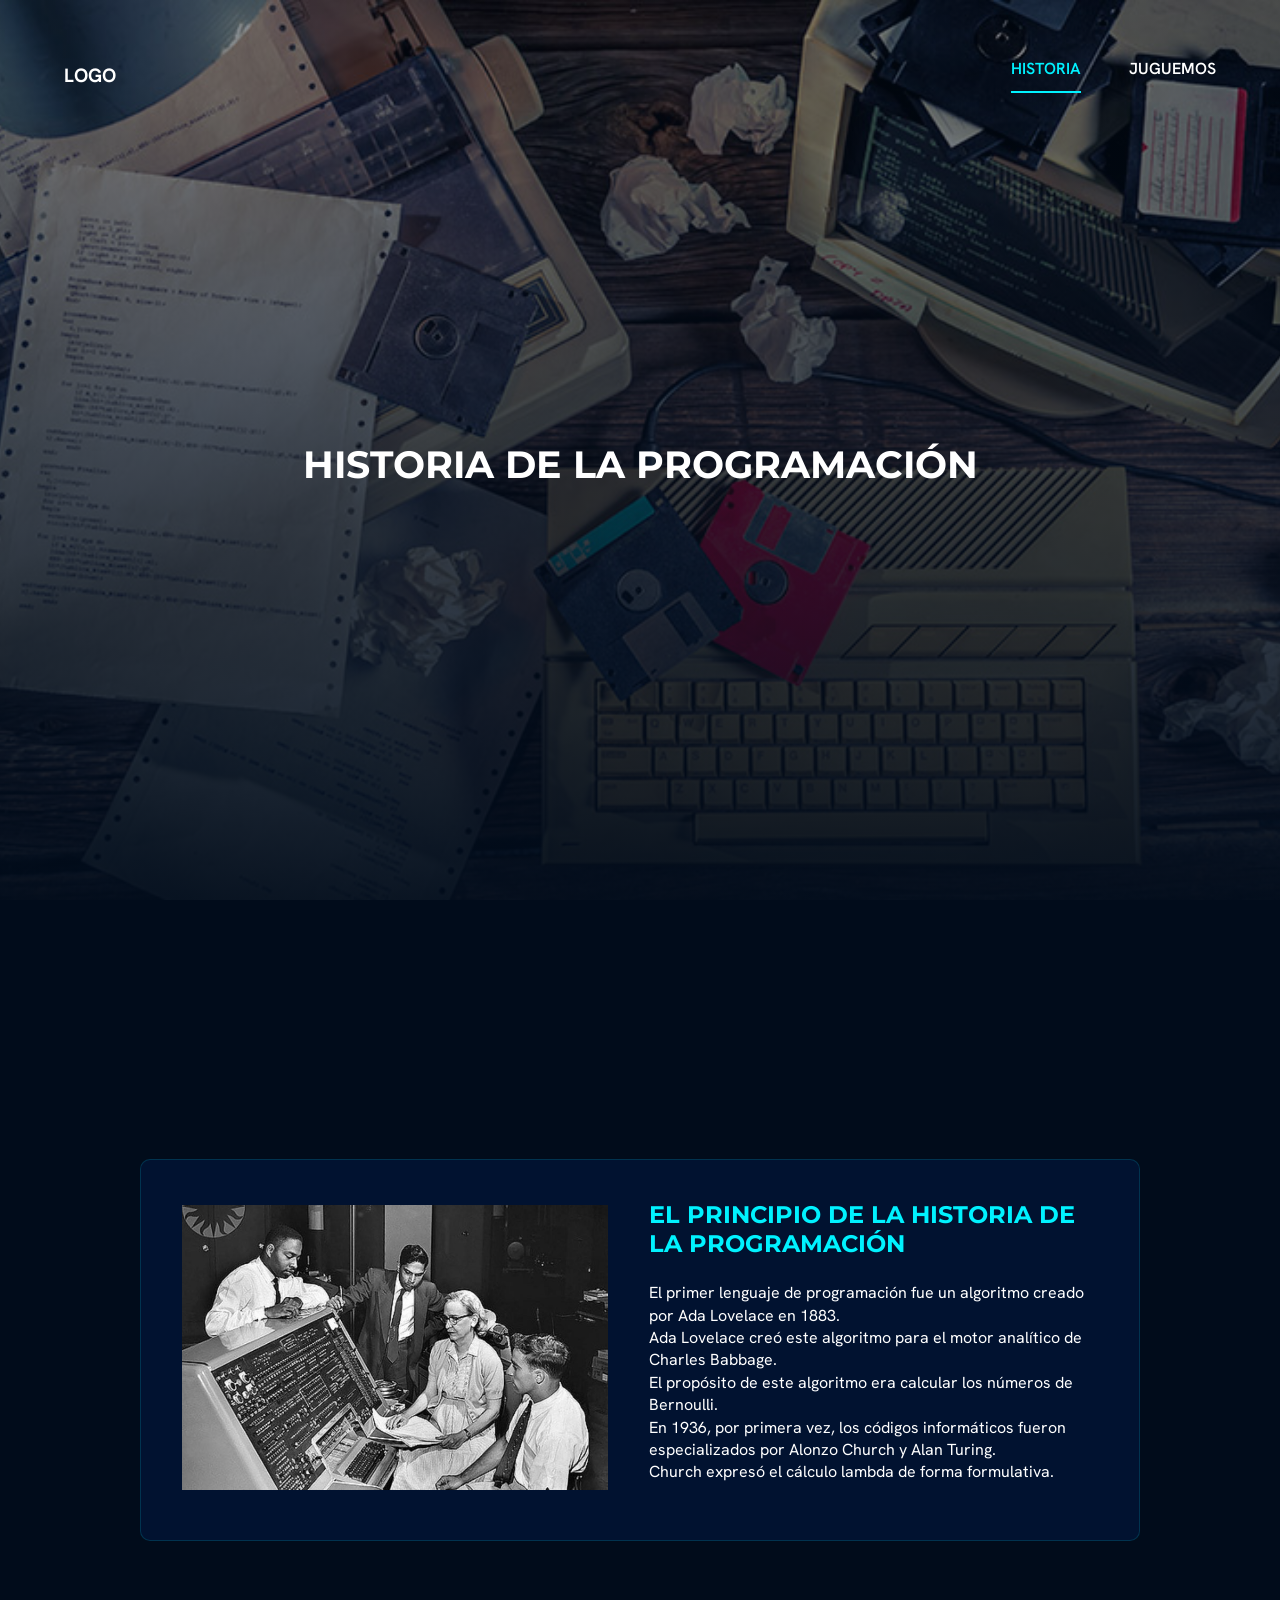
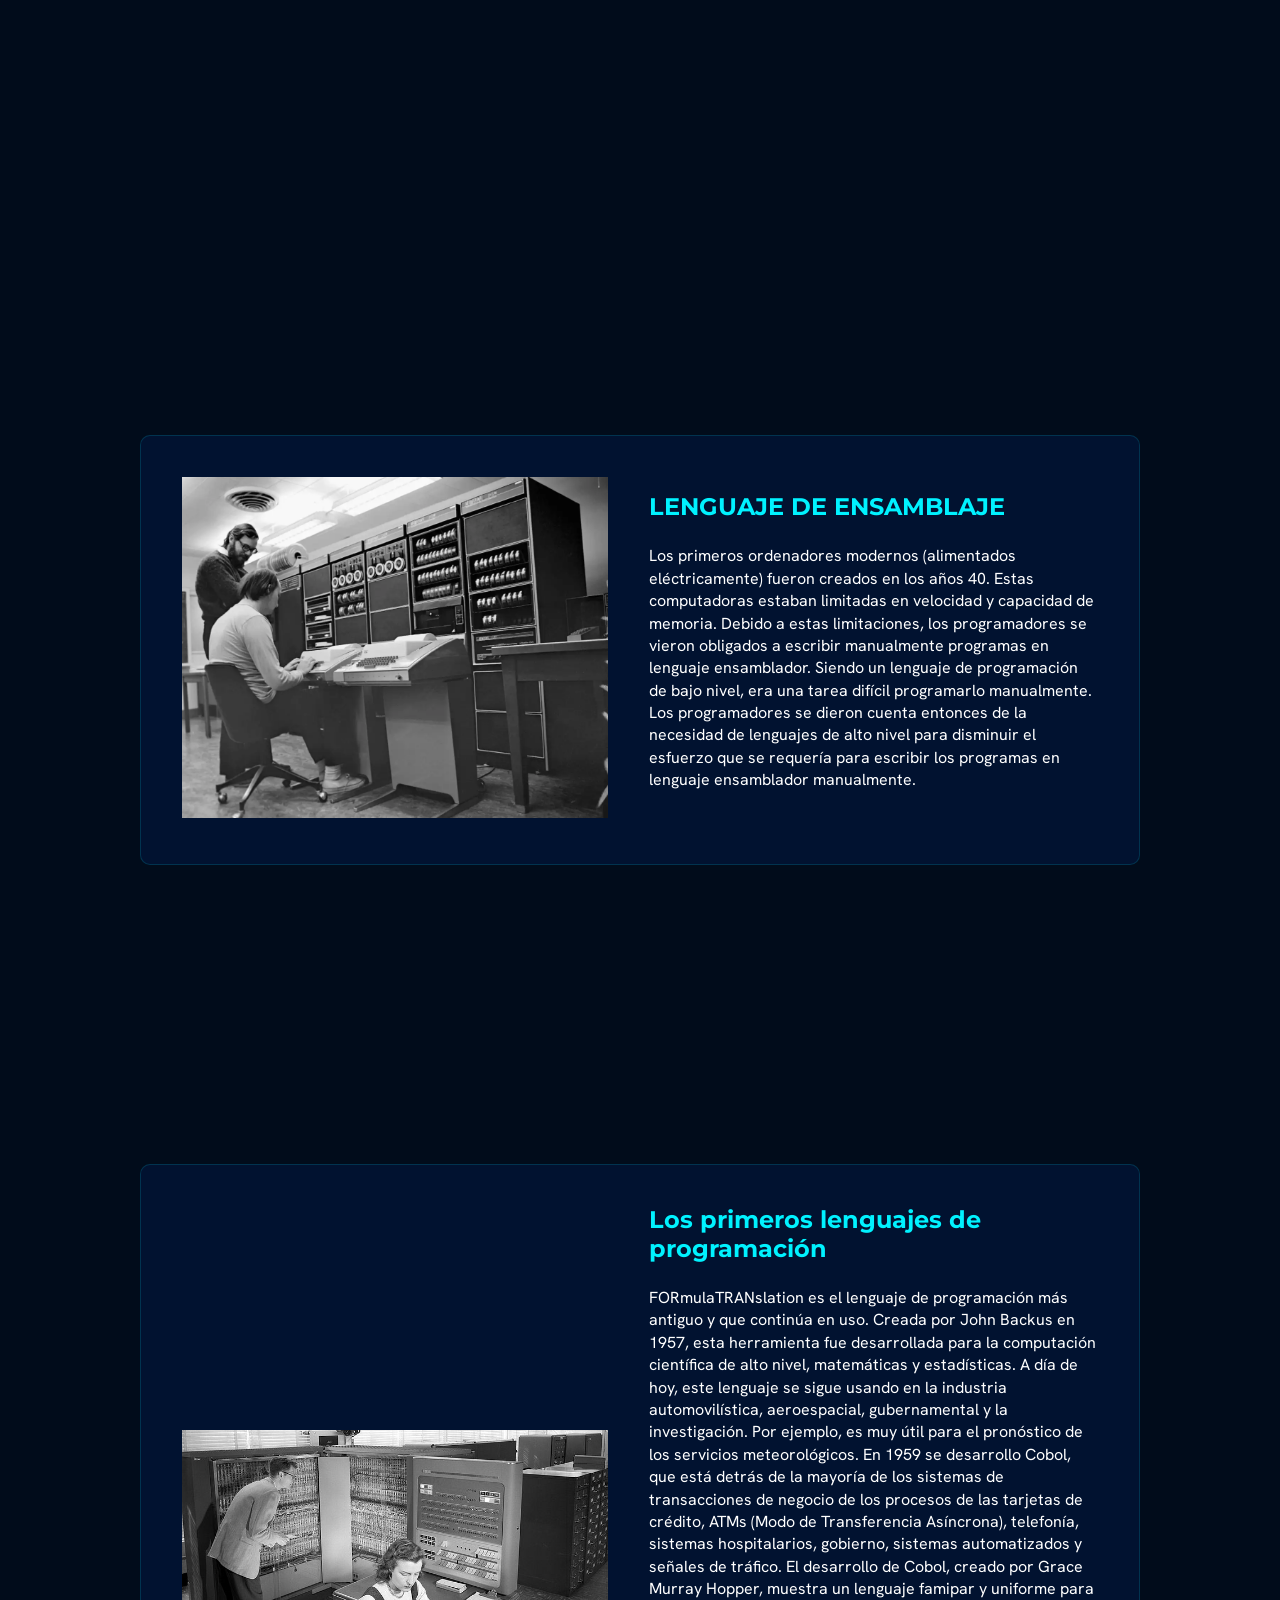
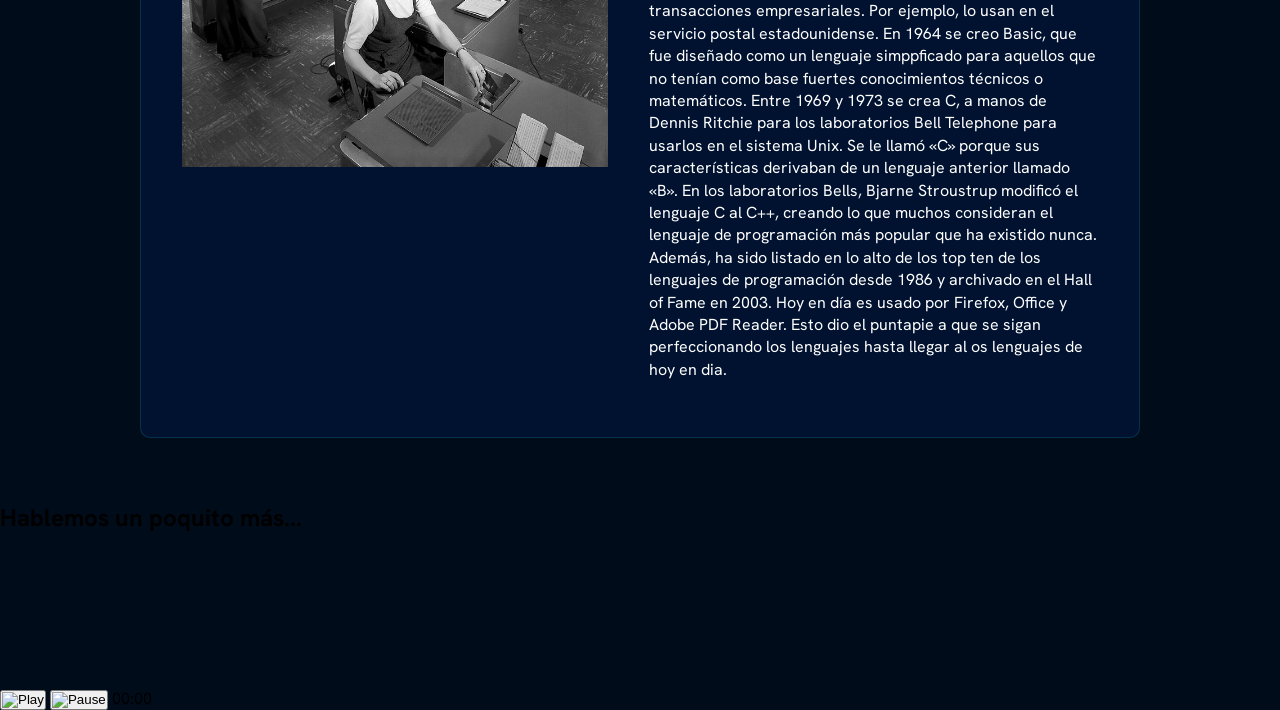
==== historia.html @ 4ccf6888 "Estructuracion de historia.html, creando las secciones correspondientes para la organizacion de la p" ====
<!DOCTYPE html>
<html lang="es">

<head>
    <meta charset="UTF-8">
    <meta name="viewport" content="width=device-width, initial-scale=1.0">

    <!-- Google Fonts -->
    <link rel="preconnect" href="https://fonts.googleapis.com">
    <link rel="preconnect" href="https://fonts.gstatic.com" crossorigin>

    <link href="https://fonts.googleapis.com/css2?family=Montserrat:wght@400;600;700&display=swap" rel="stylesheet">
    <link href="https://fonts.googleapis.com/css2?family=Hanken+Grotesk:wght@400;500;700&display=swap" rel="stylesheet">

    <!-- CSS -->
    <link rel="stylesheet" href="style.css">

    <title>Trabajo Final</title>
    <link rel="icon" href="assets/icons/icon-code.png">

</head>

<body>

    <header class="navbar">

        <div class="logo">
            LOGO
        </div>

        <nav class="nav">
            <a href="#" class="active">HISTORIA</a>
            <a href="#">JUGUEMOS</a>
        </nav>

    </header>

    <section class="hero" id="hero-historia">

        <h1>
            HISTORIA DE LA PROGRAMACIÓN
        </h1>

    </section>

    <section class="informativa" id="introduccion-historia">

        <div class="panel-informativo">

            <div class="info-imagen">

                <img src="assets/imagenes/1-800x534.jpg" alt="El principio de la historia de la programación">

            </div>

            <div class="info-texto">

                <h2>EL PRINCIPIO DE LA HISTORIA DE LA PROGRAMACIÓN</h2>

                <p>El primer lenguaje de programación fue un algoritmo creado por Ada Lovelace en 1883.<br>

                    Ada Lovelace creó este algoritmo para el motor analítico de Charles Babbage. <br>

                    El propósito de este algoritmo era calcular los números de Bernoulli. <br>

                    En 1936, por primera vez, los códigos informáticos fueron especializados por Alonzo Church y Alan
                    Turing. <br>

                    Church expresó el cálculo lambda de forma formulativa.</p>

            </div>

        </div>

    </section>

    <section class="informativa" id="ensamblaje">

        <div class="panel-informativo">

            <div class="info-imagen">

                <img src="assets/imagenes/nerdpol-ken-den.webp" alt="Lenguaje de Ensamblaje">

            </div>

            <div class="info-texto">

                <h2>LENGUAJE DE ENSAMBLAJE</h2>

                <p>Los primeros ordenadores modernos (alimentados eléctricamente) fueron creados en los años 40. Estas
                    computadoras estaban limitadas en velocidad y capacidad de memoria.
                    Debido a estas limitaciones, los programadores se vieron obligados a escribir manualmente programas
                    en lenguaje ensamblador. Siendo un lenguaje de programación de bajo nivel, era una tarea difícil
                    programarlo manualmente. Los programadores se dieron cuenta entonces de la necesidad de lenguajes de
                    alto nivel para disminuir el esfuerzo que se requería para escribir los programas en lenguaje
                    ensamblador manualmente.</p>

            </div>

        </div>

    </section>

    <section class="informativa" id="primeros-lenguajes">

        <div class="panel-informativo">

            <div class="info-imagen">

                <img src="assets/imagenes/img-historia.jpg" alt="Los primeros lenguajes de programación">

            </div>

            <div class="info-texto">

                <h2>Los primeros lenguajes de programación</h2>

                <p>FORmulaTRANslation es el lenguaje de programación más antiguo y que continúa en uso. Creada por John
                    Backus en 1957, esta herramienta fue desarrollada para la computación científica de alto nivel,
                    matemáticas y estadísticas.
                    A día de hoy, este lenguaje se sigue usando en la industria automovilística, aeroespacial,
                    gubernamental y la investigación. Por ejemplo, es muy útil para el pronóstico de los servicios
                    meteorológicos.

                    En 1959 se desarrollo Cobol, que está detrás de la mayoría de los sistemas de transacciones de
                    negocio de los procesos de las tarjetas de crédito, ATMs (Modo de Transferencia Asíncrona),
                    telefonía, sistemas hospitalarios, gobierno, sistemas automatizados y señales de tráfico.
                    El desarrollo de Cobol, creado por Grace Murray Hopper, muestra un lenguaje famipar y uniforme para
                    transacciones empresariales. Por ejemplo, lo usan en el servicio postal estadounidense.

                    En 1964 se creo Basic, que fue diseñado como un lenguaje simppficado para aquellos que no tenían
                    como base fuertes conocimientos técnicos o matemáticos.

                    Entre 1969 y 1973 se crea C, a manos de Dennis Ritchie para los laboratorios Bell Telephone para
                    usarlos en el sistema Unix. Se le llamó «C» porque sus características derivaban de un lenguaje
                    anterior llamado «B».

                    En los laboratorios Bells, Bjarne Stroustrup modificó el lenguaje C al C++, creando lo que muchos
                    consideran el lenguaje de programación más popular que ha existido nunca. Además, ha sido listado en
                    lo alto de los top ten de los lenguajes de programación desde 1986 y archivado en el Hall of Fame en
                    2003. Hoy en día es usado por Firefox, Office y Adobe PDF Reader.
                    Esto dio el puntapie a que se sigan perfeccionando los lenguajes hasta llegar al os lenguajes de hoy
                    en dia.</p>

            </div>

        </div>

    </section>

    <section class="video-section" id="video-historia">

        <h2 class="video-titulo">
            Hablemos un poquito más...
        </h2>

        <div class="video-container">

            <video id="videoHistoria" poster="assets/imagenes/portada-video.jpg">

                <source src="assets/videos/historia-computacion.mp4" type="video/mp4">

                Tu navegador no soporta videos.

            </video>

            <div class="video-controls">

                <button id="btnPlay">
                    <img src="assets/icons/play.png" alt="Play">
                </button>

                <button id="btnPause">
                    <img src="assets/icons/pause.png" alt="Pause">
                </button>

                <span id="videoTime">00:00</span>

            </div>

        </div>

    </section>

    <script src="script.js"></script>

</body>

</html>
---- style.css ----
/* =====================================
   VARIABLES GLOBALES
===================================== */

:root {

    /* Colores */

    --primary: #ffffff;
    --secondary: #b9c7e4;

    --accent: #00f2ff;

    --background: #010c1b;
    --surface: #011230;

    --border-glow: rgba(0, 242, 255, 0.15);
    --shadow-glow: rgba(0, 242, 255, 0.4);

    --surface: #011230;
    --surface-light: #0e1f3d;

    /* Tipografía */

    --font-title: 'Montserrat', sans-serif;
    --font-body: 'Hanken Grotesk', sans-serif;
}


/* =====================================
   RESET
===================================== */

* {
    margin: 0;
    padding: 0;
    box-sizing: border-box;
}


/* =====================================
   BODY
===================================== */

body {

    background-color: var(--background);

    font-family: var(--font-body);
}

.hero h1,
.info-texto h2 {

    font-family: var(--font-title);
}

.info-texto p {

    font-family: var(--font-body);

    color: var(--primary);

    line-height: 1.7;

    font-size: 1rem;
}


/* =====================================
   NAVBAR
===================================== */

.navbar {

    position: fixed;

    top: 0;
    left: 0;

    width: 100%;
    height: 150px;

    display: flex;
    justify-content: space-between;
    align-items: center;

    padding: 0 4rem;

    background: transparent;

    z-index: 1000;

    transition: all .3s ease;
}

.navbar.scrolled {

    background: var(--surface);

    border-bottom: 1px solid var(--accent);

    backdrop-filter: blur(10px);
}


/* LOGO */

.logo {

    color: var(--primary);

    font-size: 1.2rem;

    font-weight: 700;
}


/* MENU */

.nav {

    display: flex;

    gap: 3rem;
}

.nav a {

    color: var(--primary);

    text-decoration: none;

    font-weight: 600;

    padding-bottom: .75rem;

    transition: .3s ease;
}

.nav a:hover {

    color: var(--accent);
}

.nav a.active {

    color: var(--accent);

    border-bottom: 2px solid var(--accent);
}


/* =====================================
   HERO
===================================== */

.hero {

    min-height: 100vh;

    display: flex;
    justify-content: center;
    align-items: center;

    text-align: center;

    padding-top: 90px;

    background-image:
        linear-gradient(
            to top,
            rgba(1, 12, 27, 0.95),
            rgba(1, 12, 27, 0.75),
            rgba(1, 12, 27, 0.45)
        ),
        url("assets/imagenes/historia-programacion.jpg");

    background-size: cover;
    background-position: center;
    background-repeat: no-repeat;
}


/* TITULO HERO */

.hero h1 {

    color: var(--primary);

    font-size: clamp(1rem, 3vw, 3rem);

    font-weight: 700;

    line-height: 1.1;

    text-transform: uppercase;

    transform: translateY(-30px);
}


/* =====================================
   SECCION INFORMATIVA
===================================== */

.informativa {

    min-height: 100vh;

    display: flex;
    justify-content: center;
    align-items: center;

    padding: 4rem;

    background: var(--background);
}


/* TARJETA */

.panel-informativo {

    max-width: 1000px;

    width: 100%;

    display: flex;
    align-items: center;
    justify-content: space-between;

    gap: 2.5rem;

    padding: 2.5rem;

    background: var(--surface);

    border: 1px solid var(--border-glow);

    border-radius: 10px;

    transition: all .3s ease;
}


/* IMAGEN */

.info-imagen img {

    width: 100%;

    max-width: 500px;

    border: 1px solid transparent;

    transition: all .3s ease;
}


/* TEXTO */

.info-texto {

    max-width: 450px;
}

.info-texto h2 {

    color: var(--accent);

    font-size: 1.5rem;

    font-weight: 700;

    margin-bottom: 1.5rem;
}

.info-texto p {

    color: var(--primary);

    line-height: 1.4;

    margin-bottom: 1rem;
}


/* HOVER */

.panel-informativo:hover {

    border-color: var(--accent);

    box-shadow: 0 0 20px var(--border-glow);
}

.panel-informativo:hover .info-imagen img {

    border-color: var(--accent);

    box-shadow: 0 0 15px var(--shadow-glow);
}
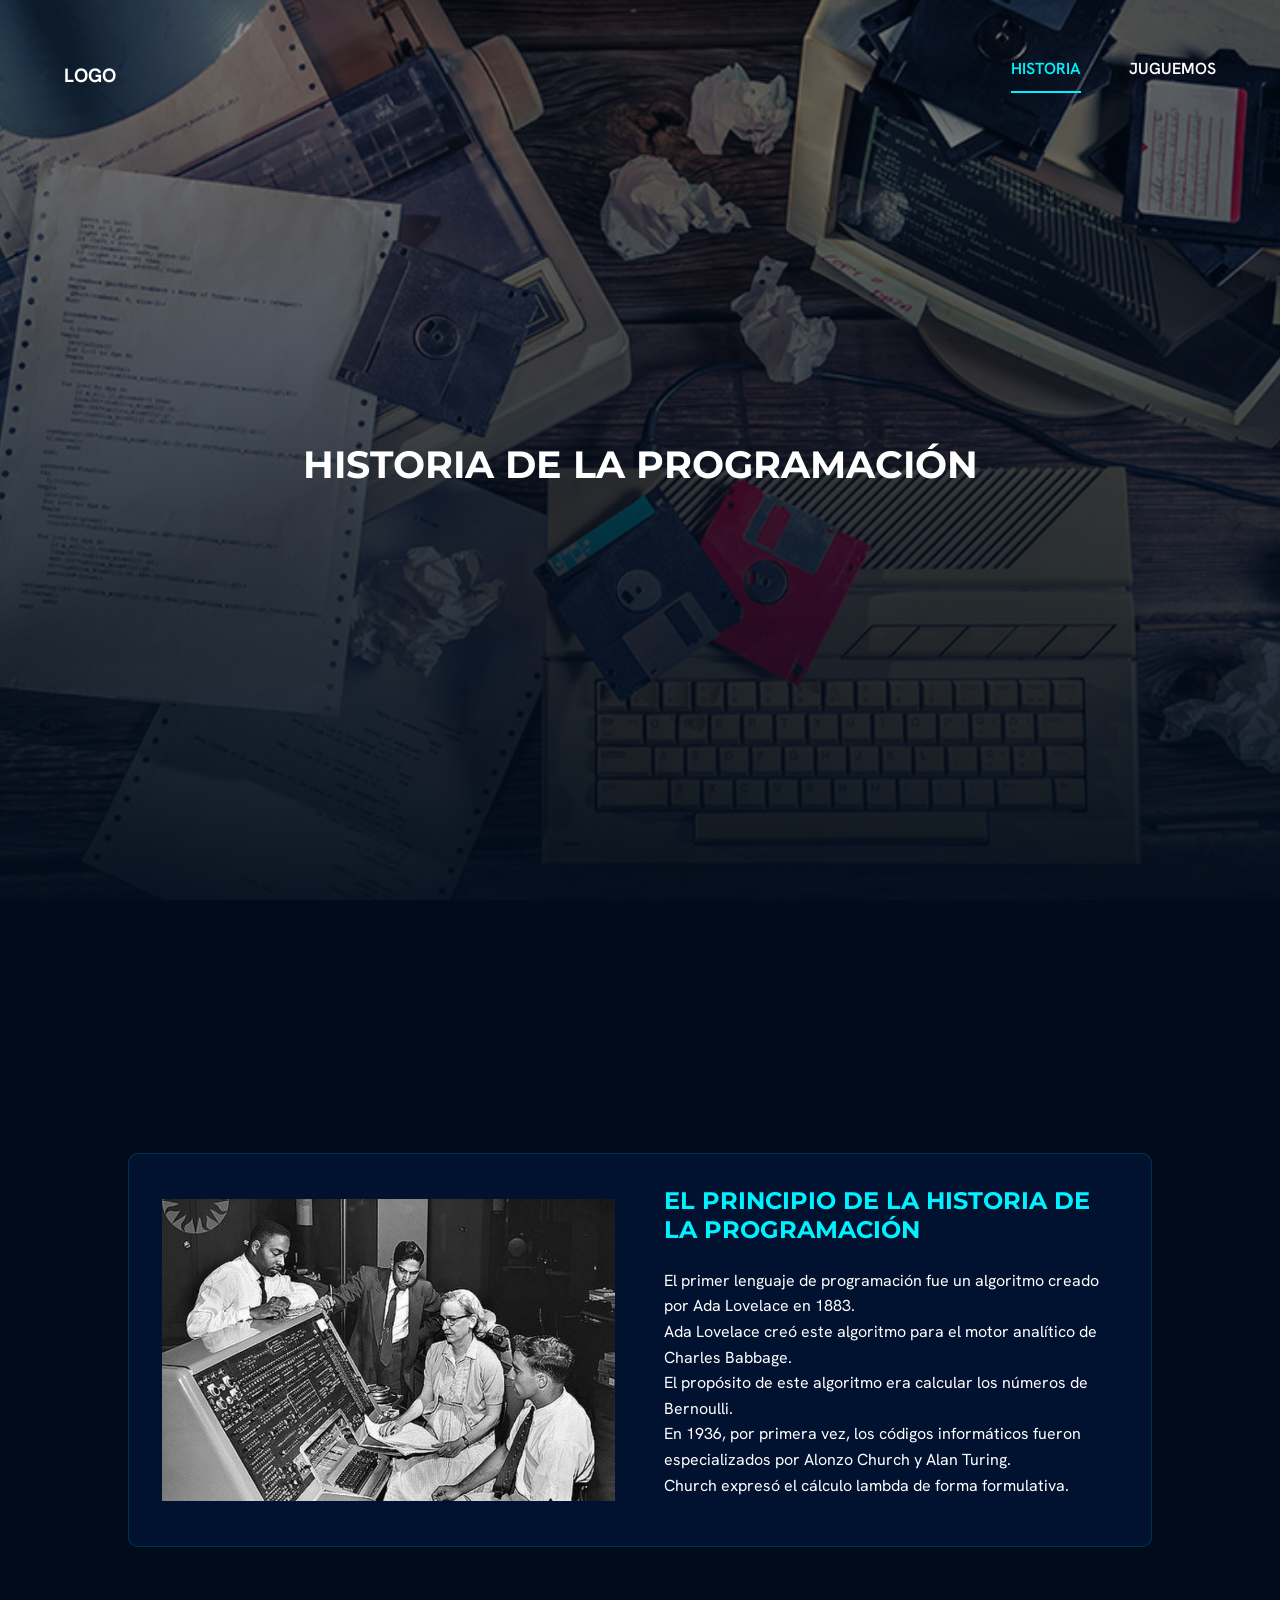
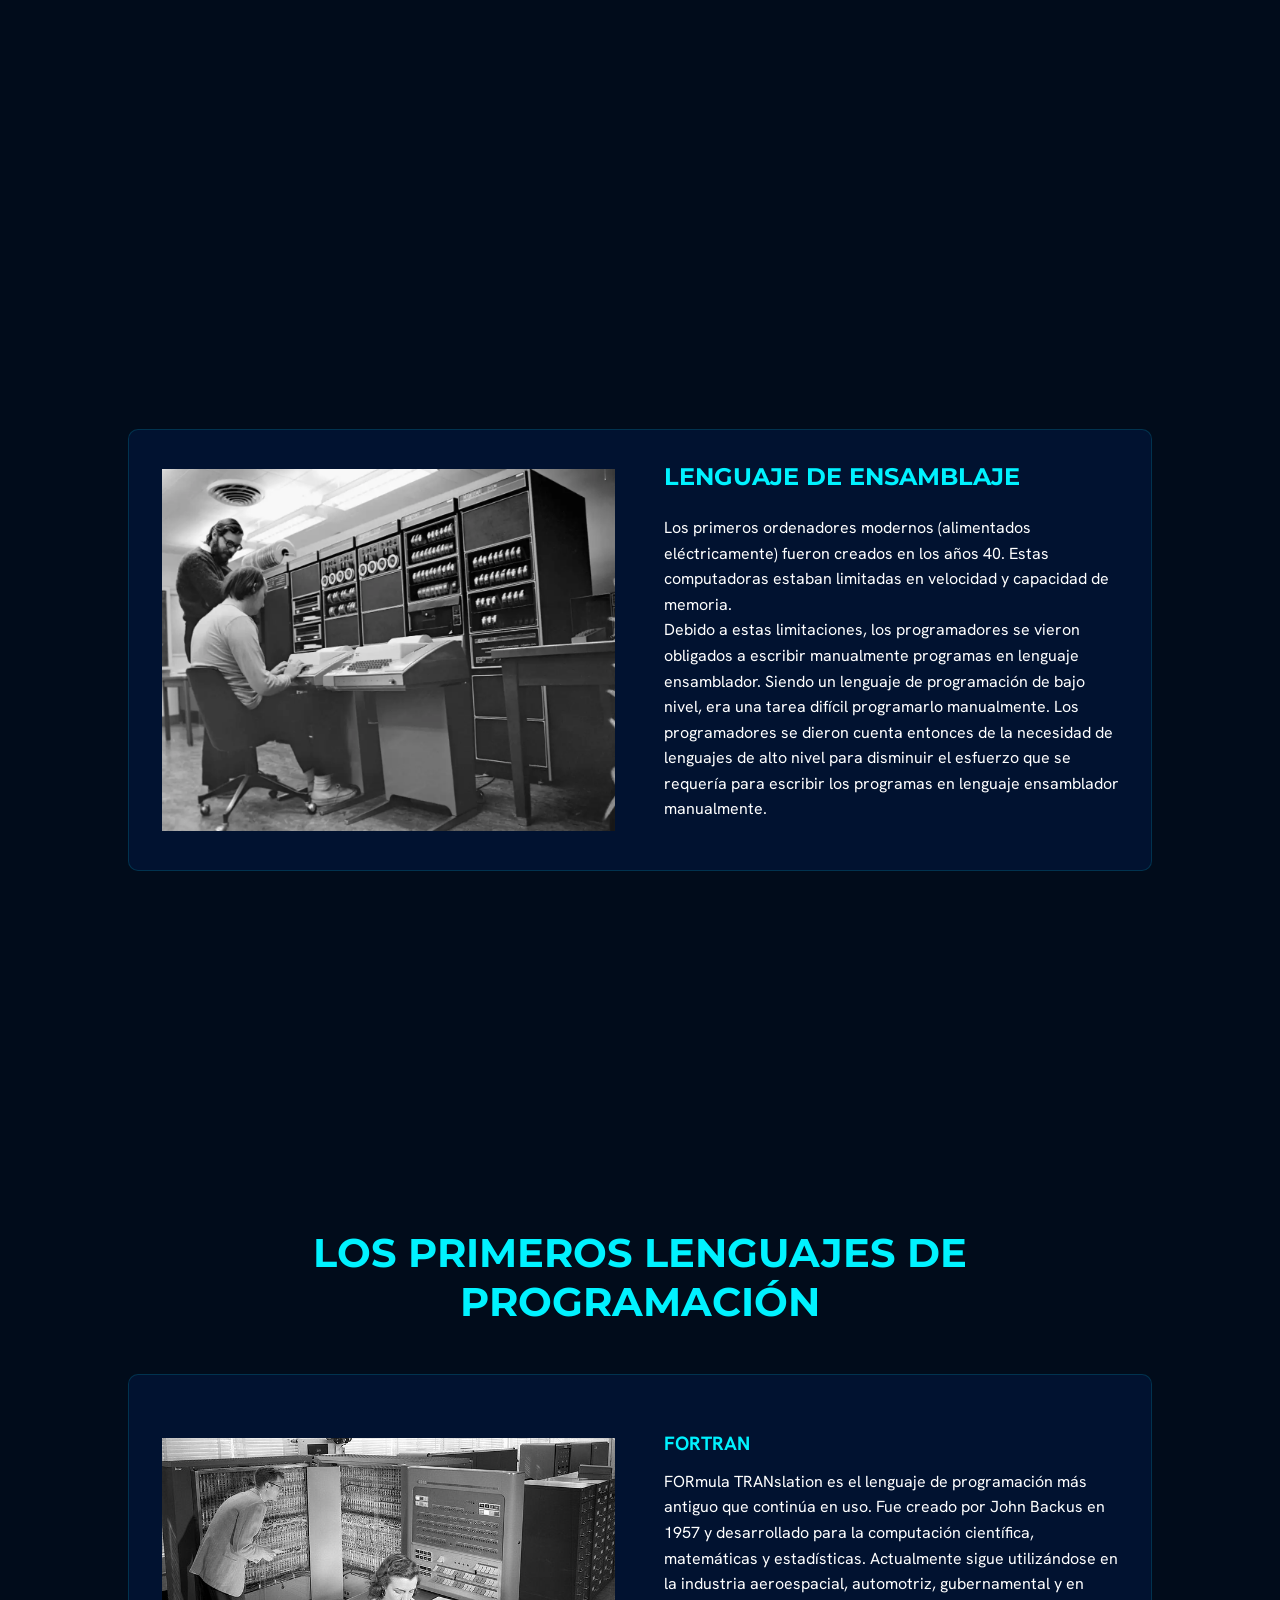
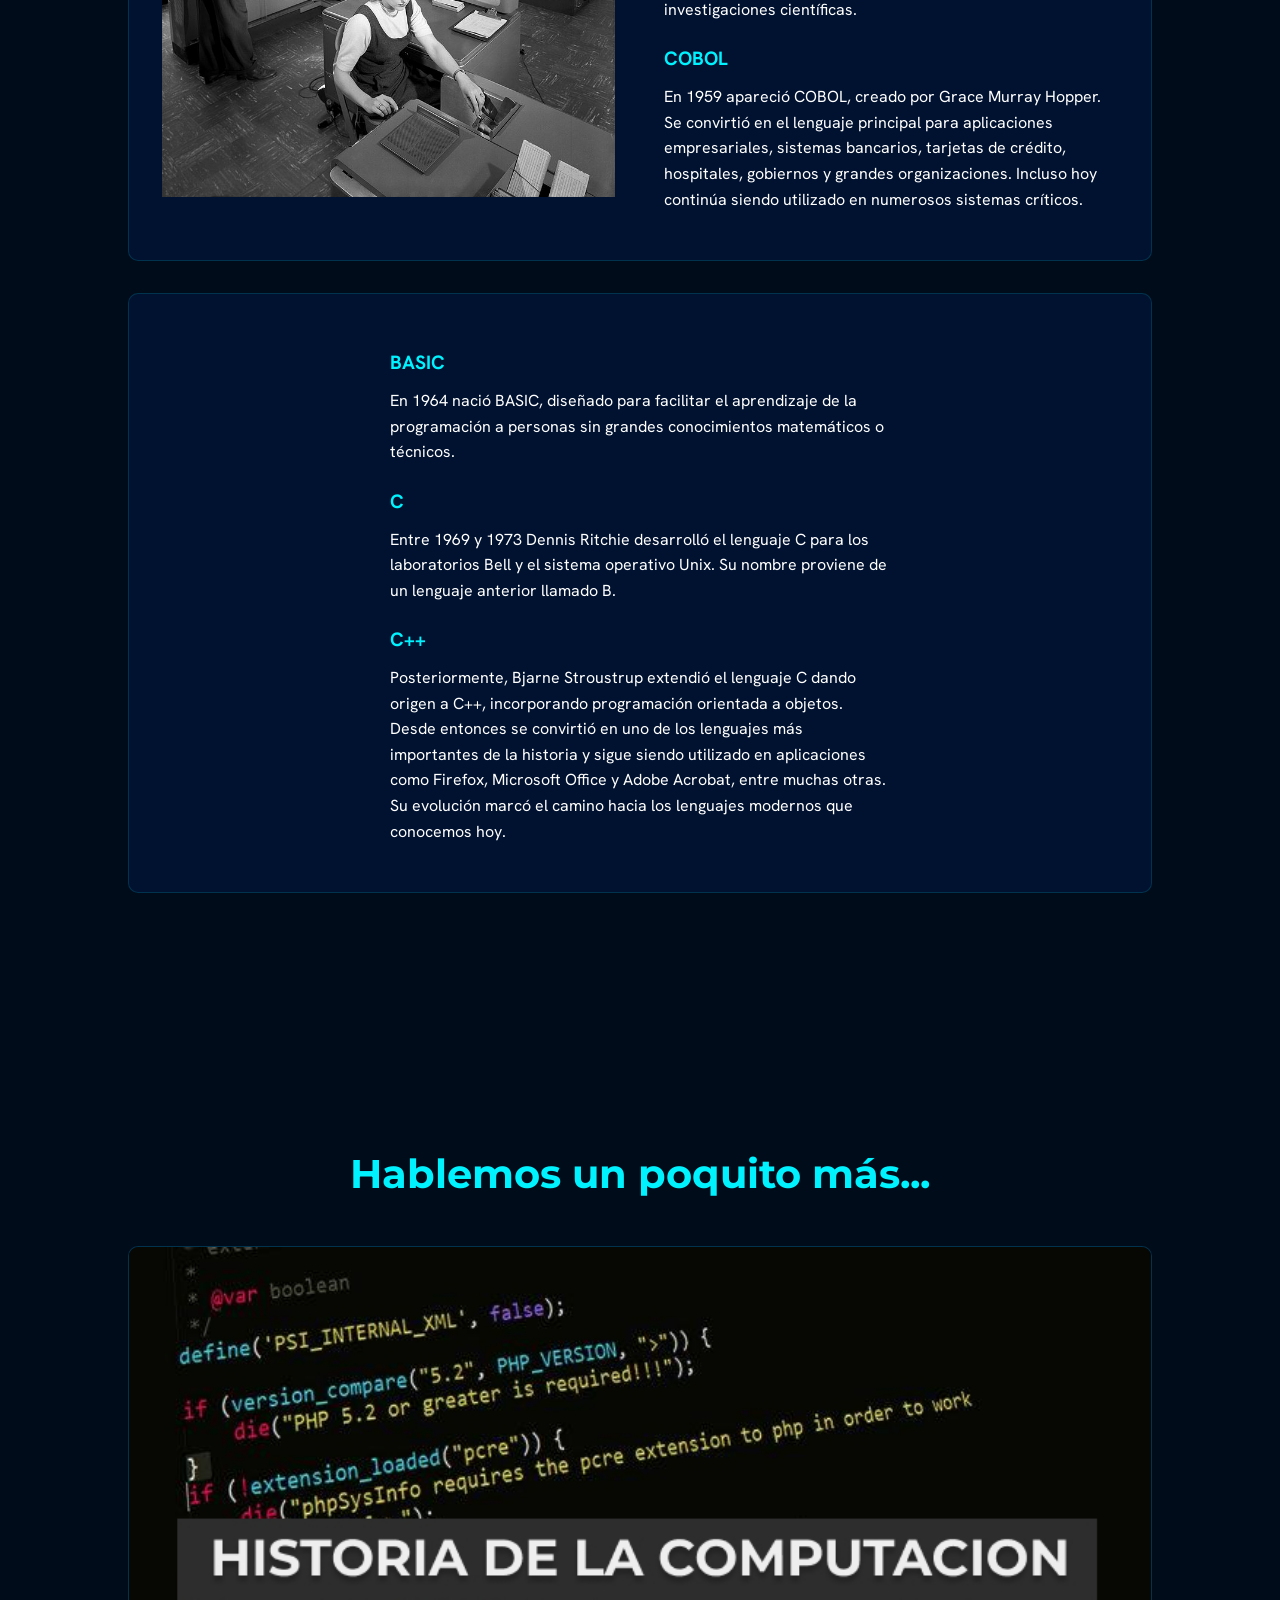
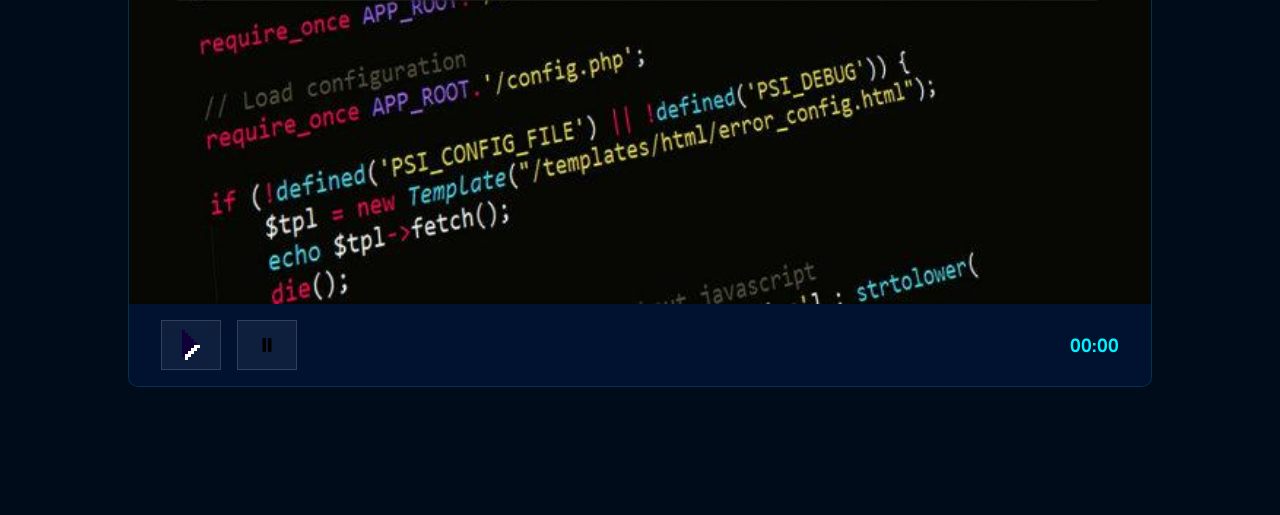
==== commit 021ab34f: "Agregamos seccion del video y pulimos detalles en las otras secciones como el hover, texto, etc" ====
--- a/historia.html
+++ b/historia.html
@@ -47,13 +47,13 @@
 
         <div class="panel-informativo">
 
-            <div class="info-imagen">
+            <div class="imagen-historia">
 
                 <img src="assets/imagenes/1-800x534.jpg" alt="El principio de la historia de la programación">
 
             </div>
 
-            <div class="info-texto">
+            <div class="texto-historia">
 
                 <h2>EL PRINCIPIO DE LA HISTORIA DE LA PROGRAMACIÓN</h2>
 
@@ -76,20 +76,20 @@
 
     <section class="informativa" id="ensamblaje">
 
-        <div class="panel-informativo">
-
-            <div class="info-imagen">
+        <div class="panel-informativo reveal" id="panel-ensamblaje">
+
+            <div class="imagen-ensamblaje">
 
                 <img src="assets/imagenes/nerdpol-ken-den.webp" alt="Lenguaje de Ensamblaje">
 
             </div>
 
-            <div class="info-texto">
+            <div class="texto-ensamblaje">
 
                 <h2>LENGUAJE DE ENSAMBLAJE</h2>
 
                 <p>Los primeros ordenadores modernos (alimentados eléctricamente) fueron creados en los años 40. Estas
-                    computadoras estaban limitadas en velocidad y capacidad de memoria.
+                    computadoras estaban limitadas en velocidad y capacidad de memoria. <BR>
                     Debido a estas limitaciones, los programadores se vieron obligados a escribir manualmente programas
                     en lenguaje ensamblador. Siendo un lenguaje de programación de bajo nivel, era una tarea difícil
                     programarlo manualmente. Los programadores se dieron cuenta entonces de la necesidad de lenguajes de
@@ -104,44 +104,85 @@
 
     <section class="informativa" id="primeros-lenguajes">
 
-        <div class="panel-informativo">
-
-            <div class="info-imagen">
-
-                <img src="assets/imagenes/img-historia.jpg" alt="Los primeros lenguajes de programación">
-
-            </div>
-
-            <div class="info-texto">
-
-                <h2>Los primeros lenguajes de programación</h2>
-
-                <p>FORmulaTRANslation es el lenguaje de programación más antiguo y que continúa en uso. Creada por John
-                    Backus en 1957, esta herramienta fue desarrollada para la computación científica de alto nivel,
-                    matemáticas y estadísticas.
-                    A día de hoy, este lenguaje se sigue usando en la industria automovilística, aeroespacial,
-                    gubernamental y la investigación. Por ejemplo, es muy útil para el pronóstico de los servicios
-                    meteorológicos.
-
-                    En 1959 se desarrollo Cobol, que está detrás de la mayoría de los sistemas de transacciones de
-                    negocio de los procesos de las tarjetas de crédito, ATMs (Modo de Transferencia Asíncrona),
-                    telefonía, sistemas hospitalarios, gobierno, sistemas automatizados y señales de tráfico.
-                    El desarrollo de Cobol, creado por Grace Murray Hopper, muestra un lenguaje famipar y uniforme para
-                    transacciones empresariales. Por ejemplo, lo usan en el servicio postal estadounidense.
-
-                    En 1964 se creo Basic, que fue diseñado como un lenguaje simppficado para aquellos que no tenían
-                    como base fuertes conocimientos técnicos o matemáticos.
-
-                    Entre 1969 y 1973 se crea C, a manos de Dennis Ritchie para los laboratorios Bell Telephone para
-                    usarlos en el sistema Unix. Se le llamó «C» porque sus características derivaban de un lenguaje
-                    anterior llamado «B».
-
-                    En los laboratorios Bells, Bjarne Stroustrup modificó el lenguaje C al C++, creando lo que muchos
-                    consideran el lenguaje de programación más popular que ha existido nunca. Además, ha sido listado en
-                    lo alto de los top ten de los lenguajes de programación desde 1986 y archivado en el Hall of Fame en
-                    2003. Hoy en día es usado por Firefox, Office y Adobe PDF Reader.
-                    Esto dio el puntapie a que se sigan perfeccionando los lenguajes hasta llegar al os lenguajes de hoy
-                    en dia.</p>
+        <div class="contenedor-lenguajes">
+
+            <h2 class="titulo-lenguajes">
+                LOS PRIMEROS LENGUAJES DE PROGRAMACIÓN
+            </h2>
+
+            <!-- TARJETA 1 -->
+
+            <div class="panel-informativo">
+
+                <div class="imagen-lenguajes">
+
+                    <img src="assets/imagenes/img-historia.jpg" alt="Los primeros lenguajes de programación">
+
+                </div>
+
+                <div class="texto-lenguajes">
+
+                    <h3>FORTRAN</h3>
+
+                    <p>
+                        FORmula TRANslation es el lenguaje de programación más antiguo que continúa en uso.
+                        Fue creado por John Backus en 1957 y desarrollado para la computación científica,
+                        matemáticas y estadísticas.
+
+                        Actualmente sigue utilizándose en la industria aeroespacial, automotriz,
+                        gubernamental y en investigaciones científicas.
+                    </p>
+
+                    <h3>COBOL</h3>
+
+                    <p>
+                        En 1959 apareció COBOL, creado por Grace Murray Hopper.
+                        Se convirtió en el lenguaje principal para aplicaciones empresariales,
+                        sistemas bancarios, tarjetas de crédito, hospitales,
+                        gobiernos y grandes organizaciones.
+
+                        Incluso hoy continúa siendo utilizado en numerosos sistemas críticos.
+                    </p>
+
+                </div>
+
+            </div>
+
+            <!-- TARJETA 2 -->
+
+            <div class="panel-informativo">
+
+                <div class="texto-lenguajes">
+
+                    <h3>BASIC</h3>
+
+                    <p>
+                        En 1964 nació BASIC, diseñado para facilitar el aprendizaje de la programación
+                        a personas sin grandes conocimientos matemáticos o técnicos.
+                    </p>
+
+                    <h3>C</h3>
+
+                    <p>
+                        Entre 1969 y 1973 Dennis Ritchie desarrolló el lenguaje C para los laboratorios
+                        Bell y el sistema operativo Unix.
+                        Su nombre proviene de un lenguaje anterior llamado B.
+                    </p>
+
+                    <h3>C++</h3>
+
+                    <p>
+                        Posteriormente, Bjarne Stroustrup extendió el lenguaje C dando origen a C++,
+                        incorporando programación orientada a objetos.
+
+                        Desde entonces se convirtió en uno de los lenguajes más importantes de la
+                        historia y sigue siendo utilizado en aplicaciones como Firefox,
+                        Microsoft Office y Adobe Acrobat, entre muchas otras.
+
+                        Su evolución marcó el camino hacia los lenguajes modernos que conocemos hoy.
+                    </p>
+
+                </div>
 
             </div>
 
@@ -157,9 +198,9 @@
 
         <div class="video-container">
 
-            <video id="videoHistoria" poster="assets/imagenes/portada-video.jpg">
-
-                <source src="assets/videos/historia-computacion.mp4" type="video/mp4">
+            <video id="videoHistoria" poster="assets/imagenes/img-video.jpg">
+
+                <source src="assets/video/historia-Comp.mp4" type="video/mp4">
 
                 Tu navegador no soporta videos.
 
@@ -168,11 +209,11 @@
             <div class="video-controls">
 
                 <button id="btnPlay">
-                    <img src="assets/icons/play.png" alt="Play">
+                    <img src="assets/imagenes/play.svg" alt="Play">
                 </button>
 
                 <button id="btnPause">
-                    <img src="assets/icons/pause.png" alt="Pause">
+                    <img src="assets/imagenes/pausa.svg" alt="Pause">
                 </button>
 
                 <span id="videoTime">00:00</span>
--- a/style.css
+++ b/style.css
@@ -4,26 +4,25 @@
 
 :root {
 
-    /* Colores */
+    /* COLORES */
+
+    --background: #010c1b;
+    --surface: #011230;
+    --surface-light: #0e1f3d;
 
     --primary: #ffffff;
     --secondary: #b9c7e4;
 
     --accent: #00f2ff;
 
-    --background: #010c1b;
-    --surface: #011230;
-
-    --border-glow: rgba(0, 242, 255, 0.15);
-    --shadow-glow: rgba(0, 242, 255, 0.4);
-
-    --surface: #011230;
-    --surface-light: #0e1f3d;
-
-    /* Tipografía */
+    --border-glow: rgba(0, 242, 255, .15);
+    --shadow-glow: rgba(0, 242, 255, .40);
+
+    /* TIPOGRAFÍA */
 
     --font-title: 'Montserrat', sans-serif;
     --font-body: 'Hanken Grotesk', sans-serif;
+
 }
 
 
@@ -31,39 +30,54 @@
    RESET
 ===================================== */
 
-* {
-    margin: 0;
-    padding: 0;
-    box-sizing: border-box;
-}
-
-
-/* =====================================
-   BODY
-===================================== */
-
-body {
-
-    background-color: var(--background);
-
-    font-family: var(--font-body);
-}
-
-.hero h1,
-.info-texto h2 {
-
-    font-family: var(--font-title);
-}
-
-.info-texto p {
-
-    font-family: var(--font-body);
-
-    color: var(--primary);
-
-    line-height: 1.7;
-
-    font-size: 1rem;
+*{
+
+    margin:0;
+    padding:0;
+
+    box-sizing:border-box;
+
+}
+
+html{
+
+    scroll-behavior:smooth;
+
+}
+
+body{
+
+    background:var(--background);
+
+    font-family:var(--font-body);
+
+    overflow-x:hidden;
+
+}
+
+
+/* =====================================
+   TIPOGRAFÍAS
+===================================== */
+
+.hero h1{
+
+    font-family:var(--font-title);
+
+}
+
+.texto-historia h2,
+.texto-ensamblaje h2{
+
+    font-family:var(--font-title);
+
+}
+
+.texto-historia p,
+.texto-ensamblaje p{
+
+    font-family:var(--font-body);
+
 }
 
 
@@ -71,83 +85,92 @@
    NAVBAR
 ===================================== */
 
-.navbar {
-
-    position: fixed;
-
-    top: 0;
-    left: 0;
-
-    width: 100%;
-    height: 150px;
-
-    display: flex;
-    justify-content: space-between;
-    align-items: center;
-
-    padding: 0 4rem;
-
-    background: transparent;
-
-    z-index: 1000;
-
-    transition: all .3s ease;
-}
-
-.navbar.scrolled {
-
-    background: var(--surface);
-
-    border-bottom: 1px solid var(--accent);
-
-    backdrop-filter: blur(10px);
+.navbar{
+
+    position:fixed;
+
+    top:0;
+    left:0;
+
+    width:100%;
+    height:150px;
+
+    display:flex;
+
+    justify-content:space-between;
+
+    align-items:center;
+
+    padding:0 4rem;
+
+    background:transparent;
+
+    transition:.35s ease;
+
+    z-index:1000;
+
+}
+
+.navbar.scrolled{
+
+    background:var(--surface);
+
+    border-bottom:1px solid var(--accent);
+
+    backdrop-filter:blur(10px);
+
 }
 
 
 /* LOGO */
 
-.logo {
-
-    color: var(--primary);
-
-    font-size: 1.2rem;
-
-    font-weight: 700;
+.logo{
+
+    color:var(--primary);
+
+    font-size:1.2rem;
+
+    font-weight:700;
+
 }
 
 
 /* MENU */
 
-.nav {
-
-    display: flex;
-
-    gap: 3rem;
-}
-
-.nav a {
-
-    color: var(--primary);
-
-    text-decoration: none;
-
-    font-weight: 600;
-
-    padding-bottom: .75rem;
-
-    transition: .3s ease;
-}
-
-.nav a:hover {
-
-    color: var(--accent);
-}
-
-.nav a.active {
-
-    color: var(--accent);
-
-    border-bottom: 2px solid var(--accent);
+.nav{
+
+    display:flex;
+
+    gap:3rem;
+
+}
+
+.nav a{
+
+    color:var(--primary);
+
+    text-decoration:none;
+
+    font-weight:600;
+
+    padding-bottom:.75rem;
+
+    transition:.3s;
+
+}
+
+.nav a:hover{
+
+    color:var(--accent);
+
+}
+
+.nav a.active{
+
+    color:var(--accent);
+
+    border-bottom:2px solid var(--accent);
+
 }
 
 
@@ -155,7 +178,65 @@
    HERO
 ===================================== */
 
-.hero {
+.hero{
+
+    min-height:100vh;
+
+    display:flex;
+
+    justify-content:center;
+
+    align-items:center;
+
+    text-align:center;
+
+    padding-top:90px;
+
+    background-image:
+
+        linear-gradient(
+
+            to top,
+
+            rgba(1,12,27,.95),
+
+            rgba(1,12,27,.75),
+
+            rgba(1,12,27,.45)
+
+        ),
+
+        url("assets/imagenes/historia-programacion.jpg");
+
+    background-size:cover;
+
+    background-position:center;
+
+    background-repeat:no-repeat;
+
+}
+
+.hero h1{
+
+    color:var(--primary);
+
+    font-size:clamp(1rem,3vw,3rem);
+
+    line-height:1.1;
+
+    font-weight:700;
+
+    text-transform:uppercase;
+
+    transform:translateY(-30px);
+
+}
+
+/* =====================================
+   SECCION INFORMATIVA
+===================================== */
+
+.informativa {
 
     min-height: 100vh;
 
@@ -163,141 +244,369 @@
     justify-content: center;
     align-items: center;
 
+    padding: 8rem;
+
+    background: var(--background);
+}
+
+
+/* TARJETA */
+
+.panel-informativo {
+
+    max-width: 1200px;
+    width: 100%;
+
+    display: flex;
+    align-items: center;
+    justify-content: center;
+
+    gap: 3rem;
+
+    padding: 2rem;
+
+    background: var(--surface);
+
+    border: 1px solid var(--border-glow);
+
+    border-radius: 10px;
+
+    transition:
+        border-color .3s ease,
+        box-shadow .3s ease;
+}
+
+
+/* IMAGENES */
+
+.imagen-historia,
+.imagen-ensamblaje,
+.imagen-lenguajes {
+
+    flex: 0 1 500px;
+}
+
+.imagen-historia img,
+.imagen-ensamblaje img {
+
+    width: 100%;
+
+    max-width: 500px;
+
+    display: block;
+
+    border: 1px solid transparent;
+
+    transition: all .3s ease;
+}
+
+.imagen-lenguajes img {
+
+    
+    width: 100%;
+
+    max-width: 500px;
+
+    display: block;
+
+    border: 1px solid transparent;
+
+    transition: all .3s ease;
+
+}
+
+
+/* TEXTOS */
+
+.texto-historia,
+.texto-ensamblaje,
+.texto-lenguajes {
+
+    flex:  0 1 500px;
+}
+
+.texto-historia h2,
+.texto-ensamblaje h2,
+.texto-lenguajes h2 {
+
+    color: var(--accent);
+
+    font-size: 1.5rem;
+
+    font-weight: 700;
+
+    margin-bottom: 1.5rem;
+}
+
+.texto-historia p,
+.texto-ensamblaje p,
+.texto-lenguajes p {
+
+    color: var(--primary);
+
+    line-height: 1.6;
+
+    margin-bottom: 1rem;
+}
+
+#primeros-lenguajes .contenedor-lenguajes{
+
+    max-width: 1200px;
+
+    width: 100%;
+
+    display: flex;
+
+    flex-direction: column;
+
+    gap: 2rem;
+
+    margin: 0 auto;
+}
+
+.titulo-lenguajes{
+
+    color: var(--accent);
+
+    font-family: var(--font-title);
+
+    font-size: 2.5rem;
+
     text-align: center;
 
-    padding-top: 90px;
-
-    background-image:
-        linear-gradient(
-            to top,
-            rgba(1, 12, 27, 0.95),
-            rgba(1, 12, 27, 0.75),
-            rgba(1, 12, 27, 0.45)
-        ),
-        url("assets/imagenes/historia-programacion.jpg");
-
-    background-size: cover;
-    background-position: center;
-    background-repeat: no-repeat;
-}
-
-
-/* TITULO HERO */
-
-.hero h1 {
-
-    color: var(--primary);
-
-    font-size: clamp(1rem, 3vw, 3rem);
-
-    font-weight: 700;
-
-    line-height: 1.1;
-
-    text-transform: uppercase;
-
-    transform: translateY(-30px);
-}
-
-
-/* =====================================
-   SECCION INFORMATIVA
-===================================== */
-
-.informativa {
+    margin-bottom: 1rem;
+}
+
+
+.texto-lenguajes h3{
+
+    color: var(--accent);
+
+    font-size: 1.2rem;
+
+    margin-top: 1.5rem;
+
+    margin-bottom: .8rem;
+}
+
+/* =====================================
+   HOVER TARJETA
+===================================== */
+
+.panel-informativo:hover {
+
+    border-color: var(--accent);
+
+    box-shadow: 0 0 20px var(--shadow-glow);
+}
+
+
+/* HOVER IMAGEN */
+
+.panel-informativo:hover .imagen-historia img,
+.panel-informativo:hover .imagen-ensamblaje img,
+.panel-informativo:hover .imagen-lenguajes img {
+
+    border-color: var(--accent);
+
+    box-shadow: 0 0 15px var(--shadow-glow);
+}
+
+
+/* =====================================
+   REVEAL
+   (SOLO ENSAMBLAJE)
+===================================== */
+
+.reveal {
+
+    opacity: 0;
+
+    transform: translateY(80px);
+
+    transition: opacity .8s ease,
+                transform .8s ease;
+}
+
+.reveal.active {
+
+    opacity: 1;
+
+    transform: translateY(0);
+}
+
+
+/* IMAGEN ENSAMBLAJE */
+
+.imagen-ensamblaje {
+
+    opacity: 0;
+
+    transform: translateX(-120px);
+
+    transition: opacity .8s ease,
+                transform .8s ease;
+}
+
+
+/* TEXTO ENSAMBLAJE */
+
+.texto-ensamblaje {
+
+    opacity: 0;
+
+    transform: translateX(120px);
+
+    transition: opacity 2s ease,
+                transform 2s ease;
+}
+
+
+/* CUANDO APARECE */
+
+.reveal.active .imagen-ensamblaje {
+
+    opacity: 1;
+
+    transform: translateX(0);
+}
+
+.reveal.active .texto-ensamblaje {
+
+    opacity: 1;
+
+    transform: translateX(0);
+}
+
+/* =====================================
+   SECCION VIDEO
+===================================== */
+
+.video-section {
 
     min-height: 100vh;
+
+    display: flex;
+    flex-direction: column;
+    justify-content: center;
+    align-items: center;
+
+    padding: 8rem;
+
+    background: var(--background);
+}
+
+/* TITULO */
+
+.video-titulo {
+
+    color: var(--accent);
+
+    font-family: var(--font-title);
+
+    font-size: 2.5rem;
+
+    margin-bottom: 3rem;
+}
+
+/* CONTENEDOR */
+
+.video-container {
+
+    width: 100%;
+    max-width: 1100px;
+
+    background: var(--surface);
+
+    border: 1px solid var(--border-glow);
+
+    border-radius: 10px;
+
+    overflow: hidden;
+
+    transition:
+        border-color .3s ease,
+        box-shadow .3s ease;
+}
+
+.video-container:hover {
+
+    border-color: var(--accent);
+
+    box-shadow: 0 0 20px var(--shadow-glow);
+}
+
+/* VIDEO */
+
+.video-container video {
+
+    width: 100%;
+
+    display: block;
+}
+
+/* CONTROLES */
+
+.video-controls {
+
+    display: flex;
+    align-items: center;
+
+    gap: 1rem;
+
+    padding: 1rem 2rem;
+
+    background: var(--surface);
+}
+
+/* BOTONES */
+
+.video-controls button {
+
+    width: 60px;
+    height: 50px;
 
     display: flex;
     justify-content: center;
     align-items: center;
 
-    padding: 4rem;
-
-    background: var(--background);
-}
-
-
-/* TARJETA */
-
-.panel-informativo {
-
-    max-width: 1000px;
-
-    width: 100%;
-
-    display: flex;
-    align-items: center;
-    justify-content: space-between;
-
-    gap: 2.5rem;
-
-    padding: 2.5rem;
-
-    background: var(--surface);
-
-    border: 1px solid var(--border-glow);
-
-    border-radius: 10px;
-
-    transition: all .3s ease;
-}
-
-
-/* IMAGEN */
-
-.info-imagen img {
-
-    width: 100%;
-
-    max-width: 500px;
-
-    border: 1px solid transparent;
-
-    transition: all .3s ease;
-}
-
-
-/* TEXTO */
-
-.info-texto {
-
-    max-width: 450px;
-}
-
-.info-texto h2 {
+    background: var(--surface-light);
+
+    border: 1px solid rgba(255,255,255,.15);
+
+    cursor: pointer;
+
+    transition: .3s;
+}
+
+.video-controls button:hover {
+
+    border-color: var(--accent);
+}
+
+/* ICONOS */
+
+.video-controls img {
+
+    width: 18px;
+
+    transition: transform .25s ease;
+}
+
+.video-controls button:hover img {
+
+    transform: scale(1.15);
+}
+
+/* TIEMPO */
+
+#videoTime {
+
+    margin-left: auto;
 
     color: var(--accent);
 
-    font-size: 1.5rem;
-
     font-weight: 700;
 
-    margin-bottom: 1.5rem;
-}
-
-.info-texto p {
-
-    color: var(--primary);
-
-    line-height: 1.4;
-
-    margin-bottom: 1rem;
-}
-
-
-/* HOVER */
-
-.panel-informativo:hover {
-
-    border-color: var(--accent);
-
-    box-shadow: 0 0 20px var(--border-glow);
-}
-
-.panel-informativo:hover .info-imagen img {
-
-    border-color: var(--accent);
-
-    box-shadow: 0 0 15px var(--shadow-glow);
+    font-size: 1.2rem;
 }
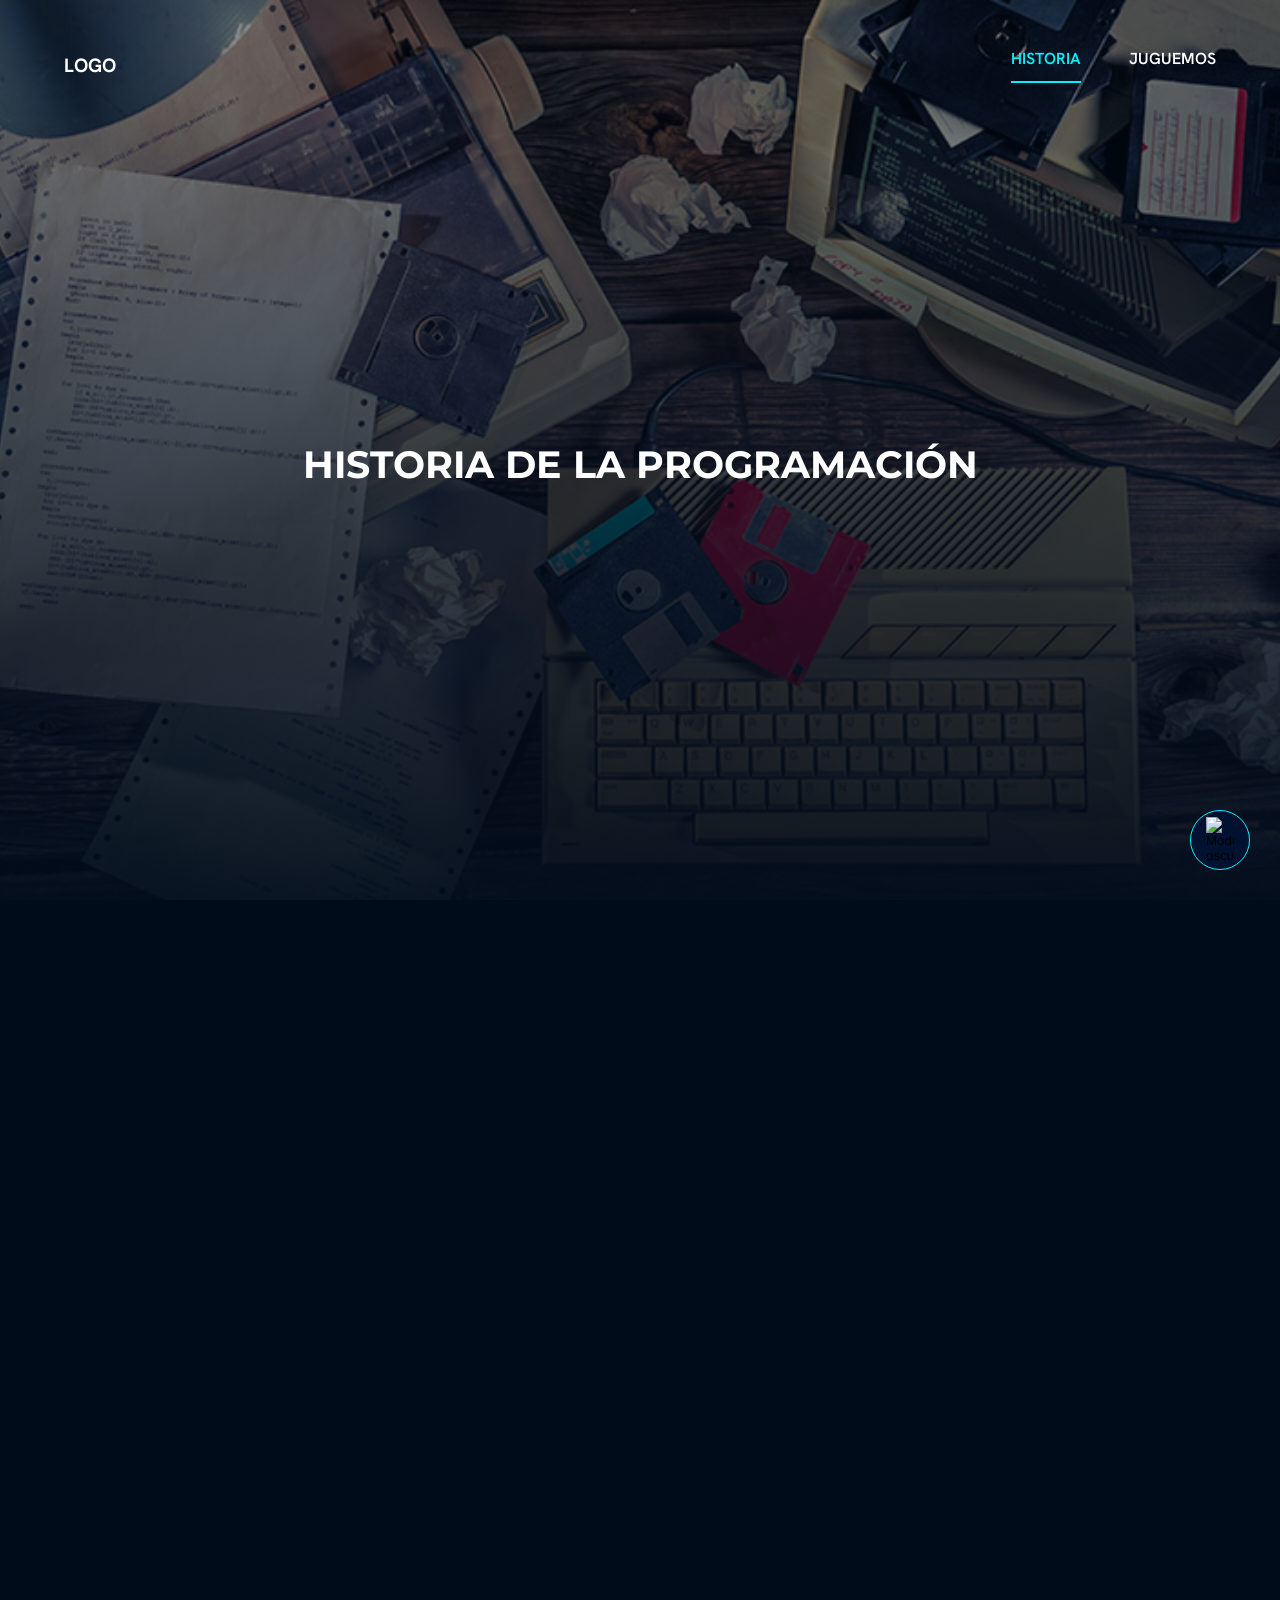
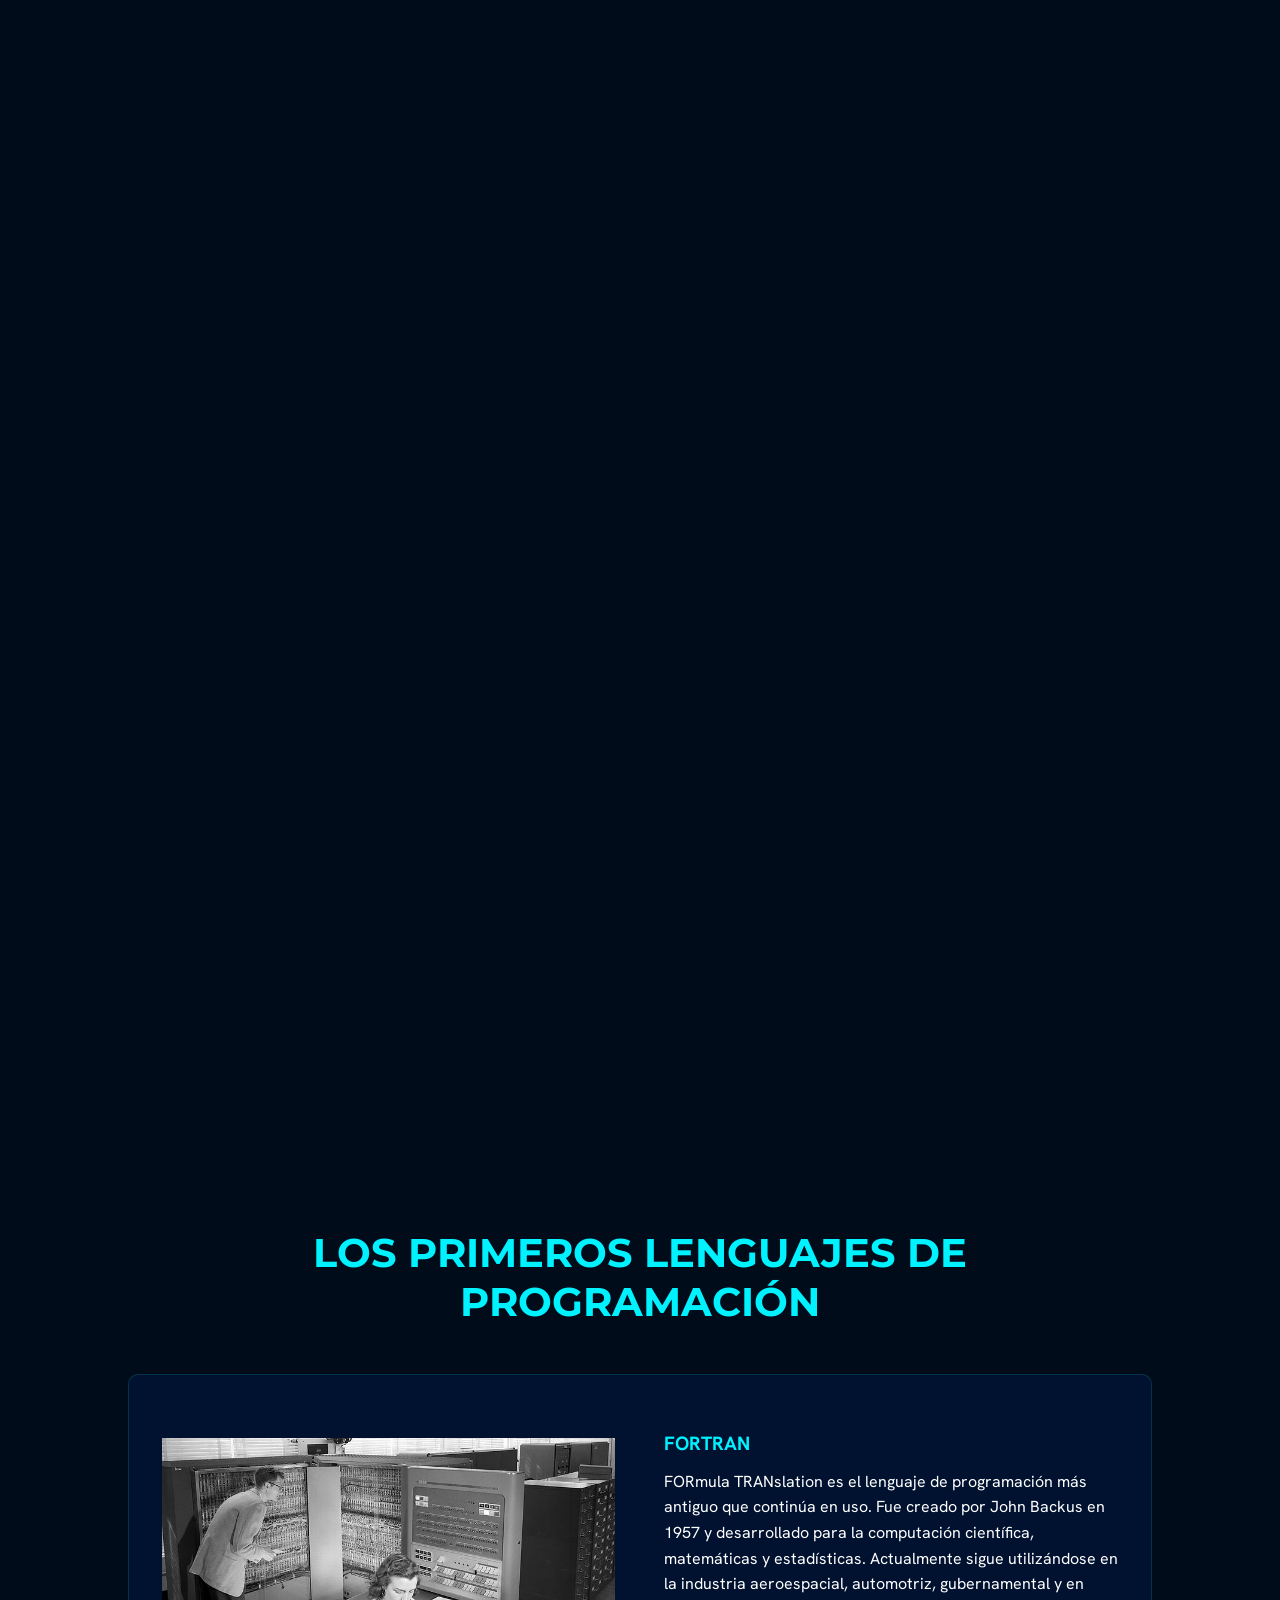
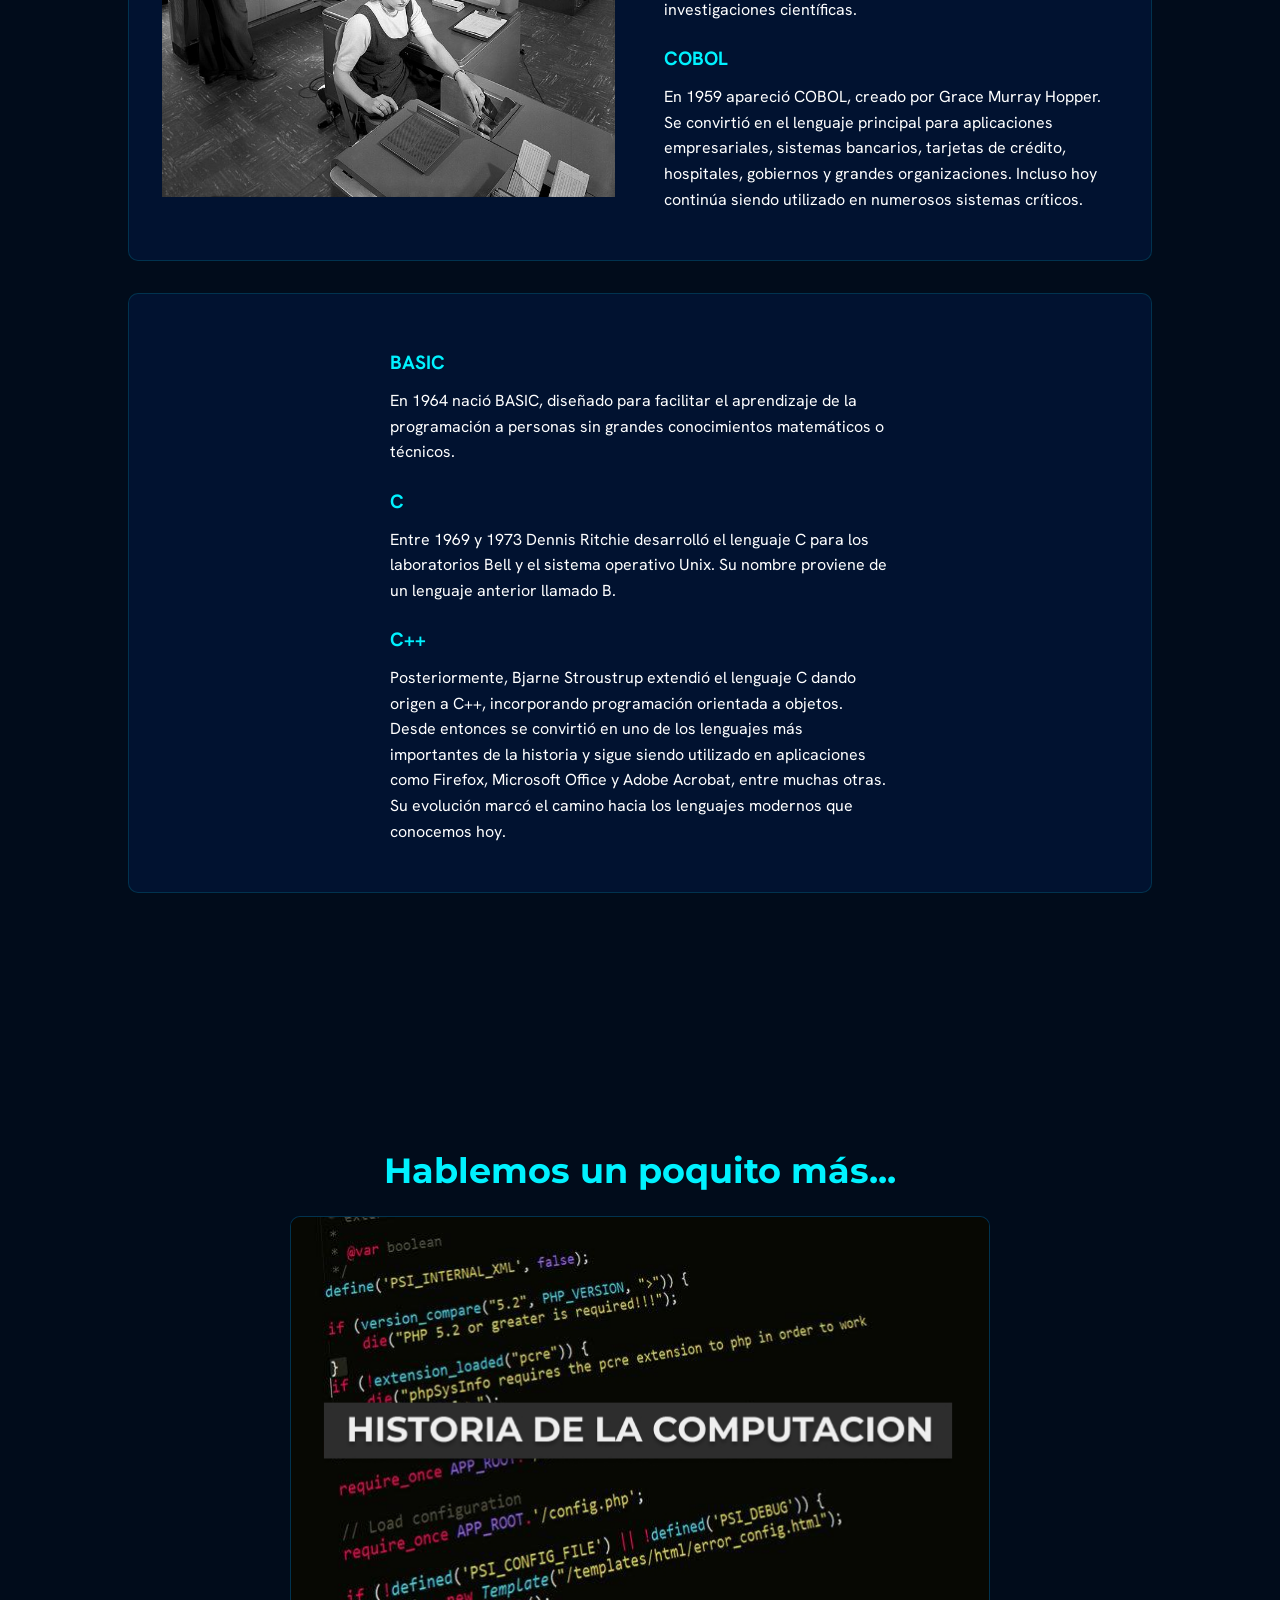
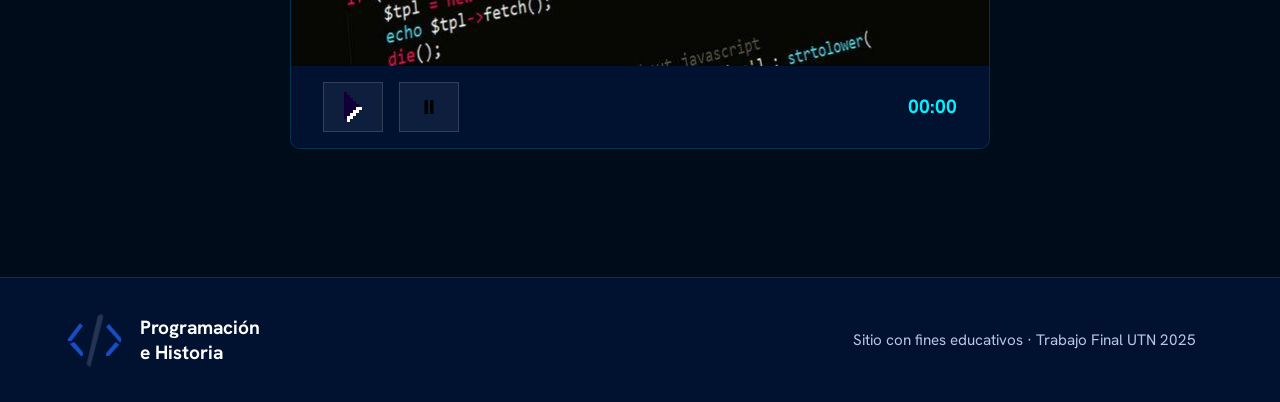
==== commit 4e2e772f: "Estructuracion y configuraciones generales de juguemos.html compartidas con historia.html" ====
--- a/historia.html
+++ b/historia.html
@@ -29,8 +29,8 @@
         </div>
 
         <nav class="nav">
-            <a href="#" class="active">HISTORIA</a>
-            <a href="#">JUGUEMOS</a>
+            <a href="index.html" class="active">HISTORIA</a>
+            <a href="juguemos.html">JUGUEMOS</a>
         </nav>
 
     </header>
@@ -45,7 +45,7 @@
 
     <section class="informativa" id="introduccion-historia">
 
-        <div class="panel-informativo">
+        <div class="panel-informativo reveal">
 
             <div class="imagen-historia">
 
@@ -224,6 +224,32 @@
 
     </section>
 
+    <footer class="footer">
+
+        <div class="footer-logo">
+
+            <img src="assets/icons/icon-code.png" alt="Logo">
+
+            <div>
+
+                <h3>Programación</h3>
+                <h3>e Historia</h3>
+
+            </div>
+
+        </div>
+
+        <p class="footer-texto">
+            Sitio con fines educativos · Trabajo Final UTN 2025
+        </p>
+
+    </footer>
+
+    <button id="toggleTheme" class="theme-toggle">
+
+        <img id="themeIcon" src="assets/icons/moon.svg" alt="Modo oscuro">
+
+    </button>
     <script src="script.js"></script>
 
 </body>
--- a/style.css
+++ b/style.css
@@ -25,6 +25,26 @@
 
 }
 
+body.light{
+
+    --background:#edf5fb;
+
+    --surface:#ffffff;
+
+    --surface-light:#f6f8fb;
+
+    --primary:#0d2344;
+
+    --secondary:#42546d;
+
+    --accent:#009fff;
+
+    --border-glow:rgba(0,159,255,.25);
+
+    --shadow-glow:rgba(0,159,255,.35);
+
+}
+
 
 /* =====================================
    RESET
@@ -93,7 +113,7 @@
     left:0;
 
     width:100%;
-    height:150px;
+    height:130px;
 
     display:flex;
 
@@ -192,6 +212,16 @@
 
     padding-top:90px;
 
+    background-size:cover;
+
+    background-position:center;
+
+    background-repeat:no-repeat;
+
+}
+
+#hero-historia{
+
     background-image:
 
         linear-gradient(
@@ -208,11 +238,25 @@
 
         url("assets/imagenes/historia-programacion.jpg");
 
-    background-size:cover;
-
-    background-position:center;
-
-    background-repeat:no-repeat;
+}
+
+#hero-juguemos{
+
+    background-image:
+
+        linear-gradient(
+
+            to top,
+
+            rgba(1,12,27,.95),
+
+            rgba(1,12,27,.75),
+
+            rgba(1,12,27,.45)
+
+        ),
+
+        url("assets/imagenes/img2.jpg");
 
 }
 
@@ -484,7 +528,7 @@
 
 .video-section {
 
-    min-height: 100vh;
+    
 
     display: flex;
     flex-direction: column;
@@ -504,9 +548,9 @@
 
     font-family: var(--font-title);
 
-    font-size: 2.5rem;
-
-    margin-bottom: 3rem;
+    font-size: 2.2rem;
+
+    margin-bottom: 1.5rem;
 }
 
 /* CONTENEDOR */
@@ -514,7 +558,7 @@
 .video-container {
 
     width: 100%;
-    max-width: 1100px;
+    max-width: 700px;
 
     background: var(--surface);
 
@@ -609,4 +653,259 @@
     font-weight: 700;
 
     font-size: 1.2rem;
-}+}
+
+/*=====================================
+FOOTER
+=====================================*/
+
+.footer{
+
+    display:flex;
+
+    justify-content:space-between;
+
+    align-items:center;
+
+    padding:2rem 4rem;
+
+    background:var(--surface);
+
+    border-top:1px solid var(--border-glow);
+
+}
+
+.footer-logo{
+
+    display:flex;
+
+    align-items:center;
+
+    gap:1rem;
+
+}
+
+.footer-logo img{
+
+    width:60px;
+
+}
+
+.footer-logo h3{
+
+    color:var(--primary);
+
+    font-size:1.2rem;
+
+}
+
+.footer-texto{
+
+    flex:0.4;
+
+    text-align:center;
+
+    color:var(--secondary);
+
+    font-size:.95rem;
+
+}
+
+/* =====================================
+   TRANSICIÓN ENTRE TEMAS
+===================================== */
+
+body,
+.navbar,
+.hero,
+.informativa,
+.panel-informativo,
+.video-section,
+.video-container,
+.video-controls,
+.footer,
+.nav a,
+.logo,
+h1,
+h2,
+h3,
+p,
+button,
+img {
+
+    transition:
+        background-color .45s ease,
+        color .45s ease,
+        border-color .45s ease,
+        box-shadow .45s ease,
+        opacity .45s ease;
+}
+/* =====================================
+   JUGUEMOS
+===================================== */
+/* =====================================
+   SECCIÓN JUEGO
+===================================== */
+
+.juego{
+
+    min-height:100vh;
+
+    display:flex;
+
+    flex-direction:column;
+
+    justify-content:center;
+
+    align-items:center;
+
+    padding:8rem;
+
+    background:var(--background);
+
+}
+
+/* TÍTULO */
+
+.titulo-juego{
+
+    color:var(--accent);
+
+    font-family:var(--font-title);
+
+    font-size:2.5rem;
+
+    text-align:center;
+
+    margin-bottom:4rem;
+
+}
+
+/* NUEVO PANEL */
+
+.panel-juego{
+
+    width:100%;
+
+    max-width:1200px;
+
+    padding:2.5rem;
+
+    background:var(--surface);
+
+    border:1px solid var(--border-glow);
+
+    border-radius:10px;
+
+    transition:
+        border-color .3s ease,
+        box-shadow .3s ease;
+
+}
+
+.panel-juego:hover{
+
+    border-color:var(--accent);
+
+    box-shadow:0 0 20px var(--shadow-glow);
+
+}
+
+/* CONTENEDOR */
+
+.contenedor-juego{
+
+    display:flex;
+
+    justify-content:space-between;
+
+    align-items:flex-start;
+
+}
+
+.imagen{
+
+    width:240px;
+
+}
+
+.zona-armado{
+
+    display:flex;
+
+    flex-direction:column;
+
+    align-items:center;
+
+}
+
+.casilleros{
+
+    display:flex;
+
+    gap:1rem;
+
+    margin-bottom:2rem;
+
+}
+
+.casillero{
+
+    width:120px;
+
+    height:120px;
+
+    border:3px dashed var(--accent);
+
+    border-radius:8px;
+
+}
+/* =====================================
+   BOTON MODO CLARO / OSCURO
+===================================== */
+
+.theme-toggle{
+
+    position:fixed;
+
+    right:30px;
+
+    bottom:30px;
+
+    width:60px;
+    height:60px;
+
+    display:flex;
+
+    justify-content:center;
+
+    align-items:center;
+
+    background:var(--surface);
+
+    border:1px solid var(--accent);
+
+    border-radius:50%;
+
+    cursor:pointer;
+
+    z-index:2000;
+
+    transition:.3s ease;
+
+}
+
+.theme-toggle:hover{
+
+    transform:translateY(-4px);
+
+    box-shadow:0 0 20px var(--shadow-glow);
+
+}
+
+.theme-toggle img{
+
+    width:28px;
+
+}
+
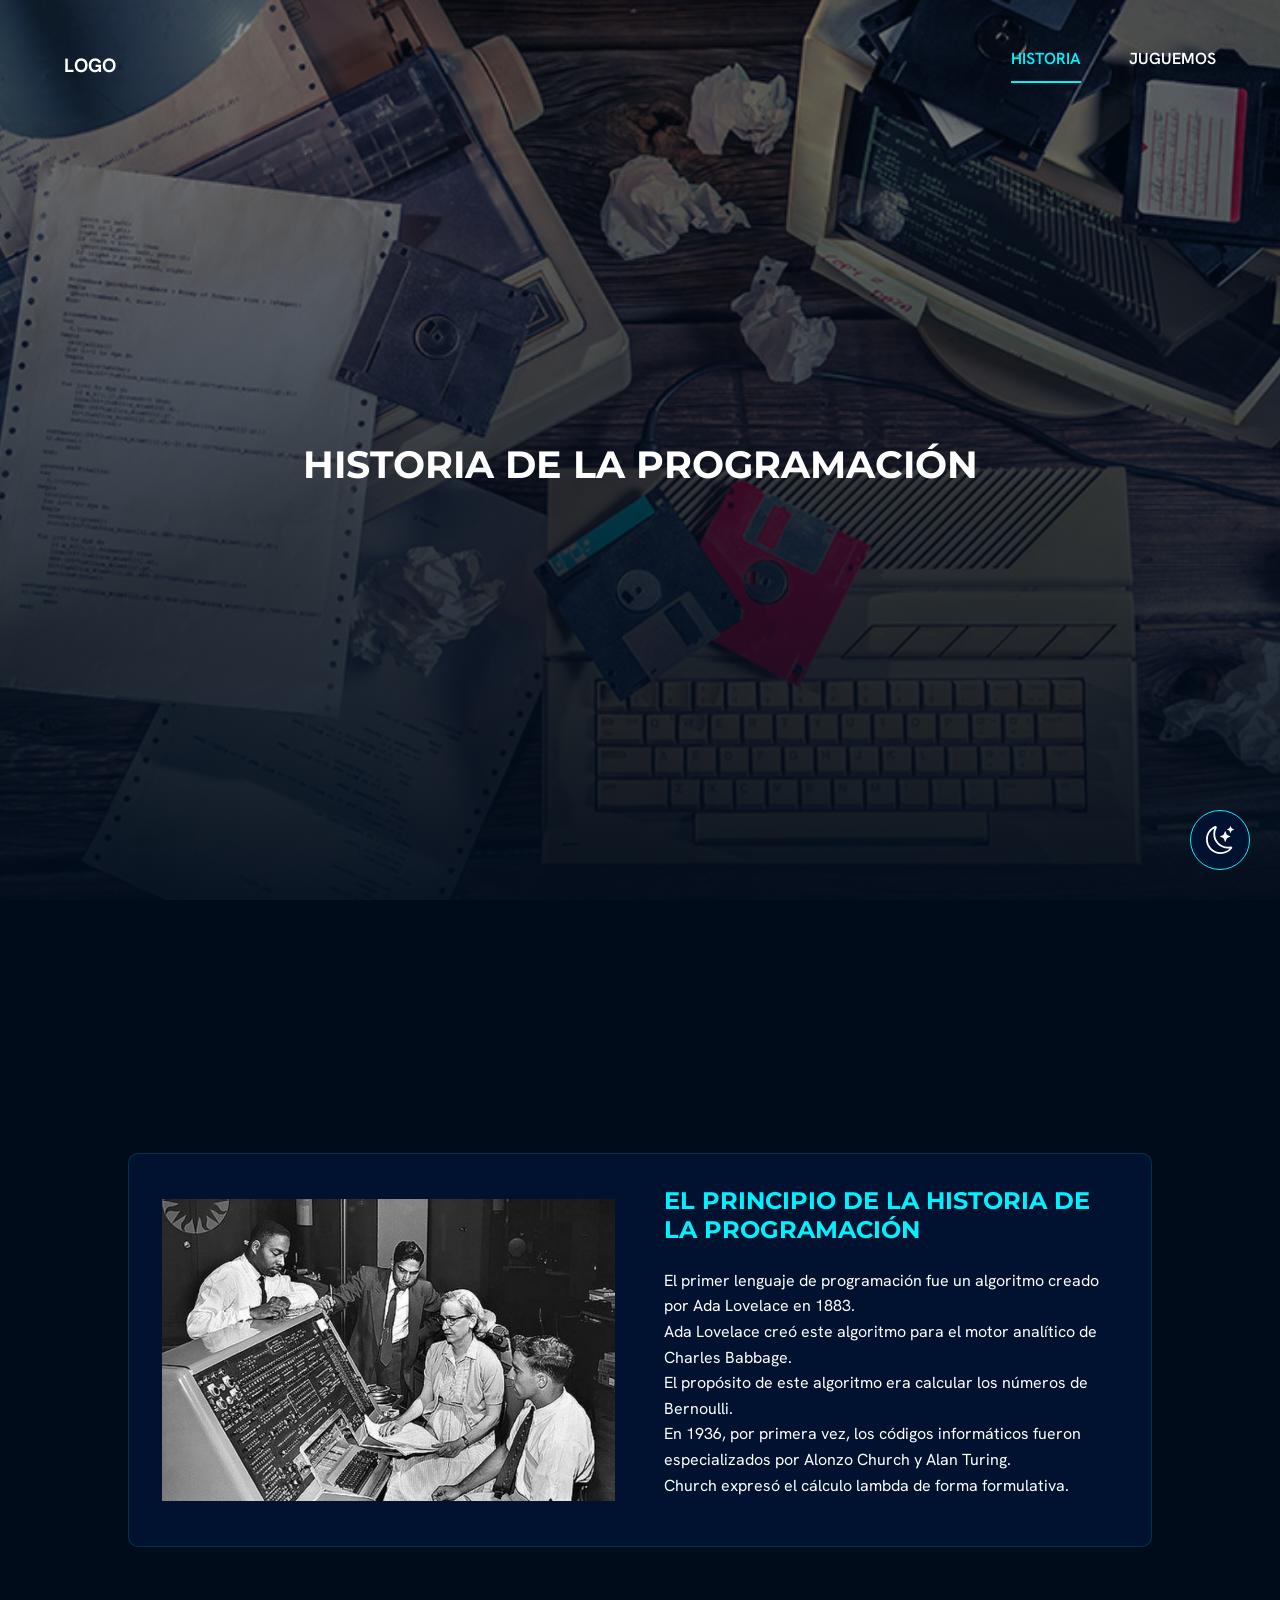
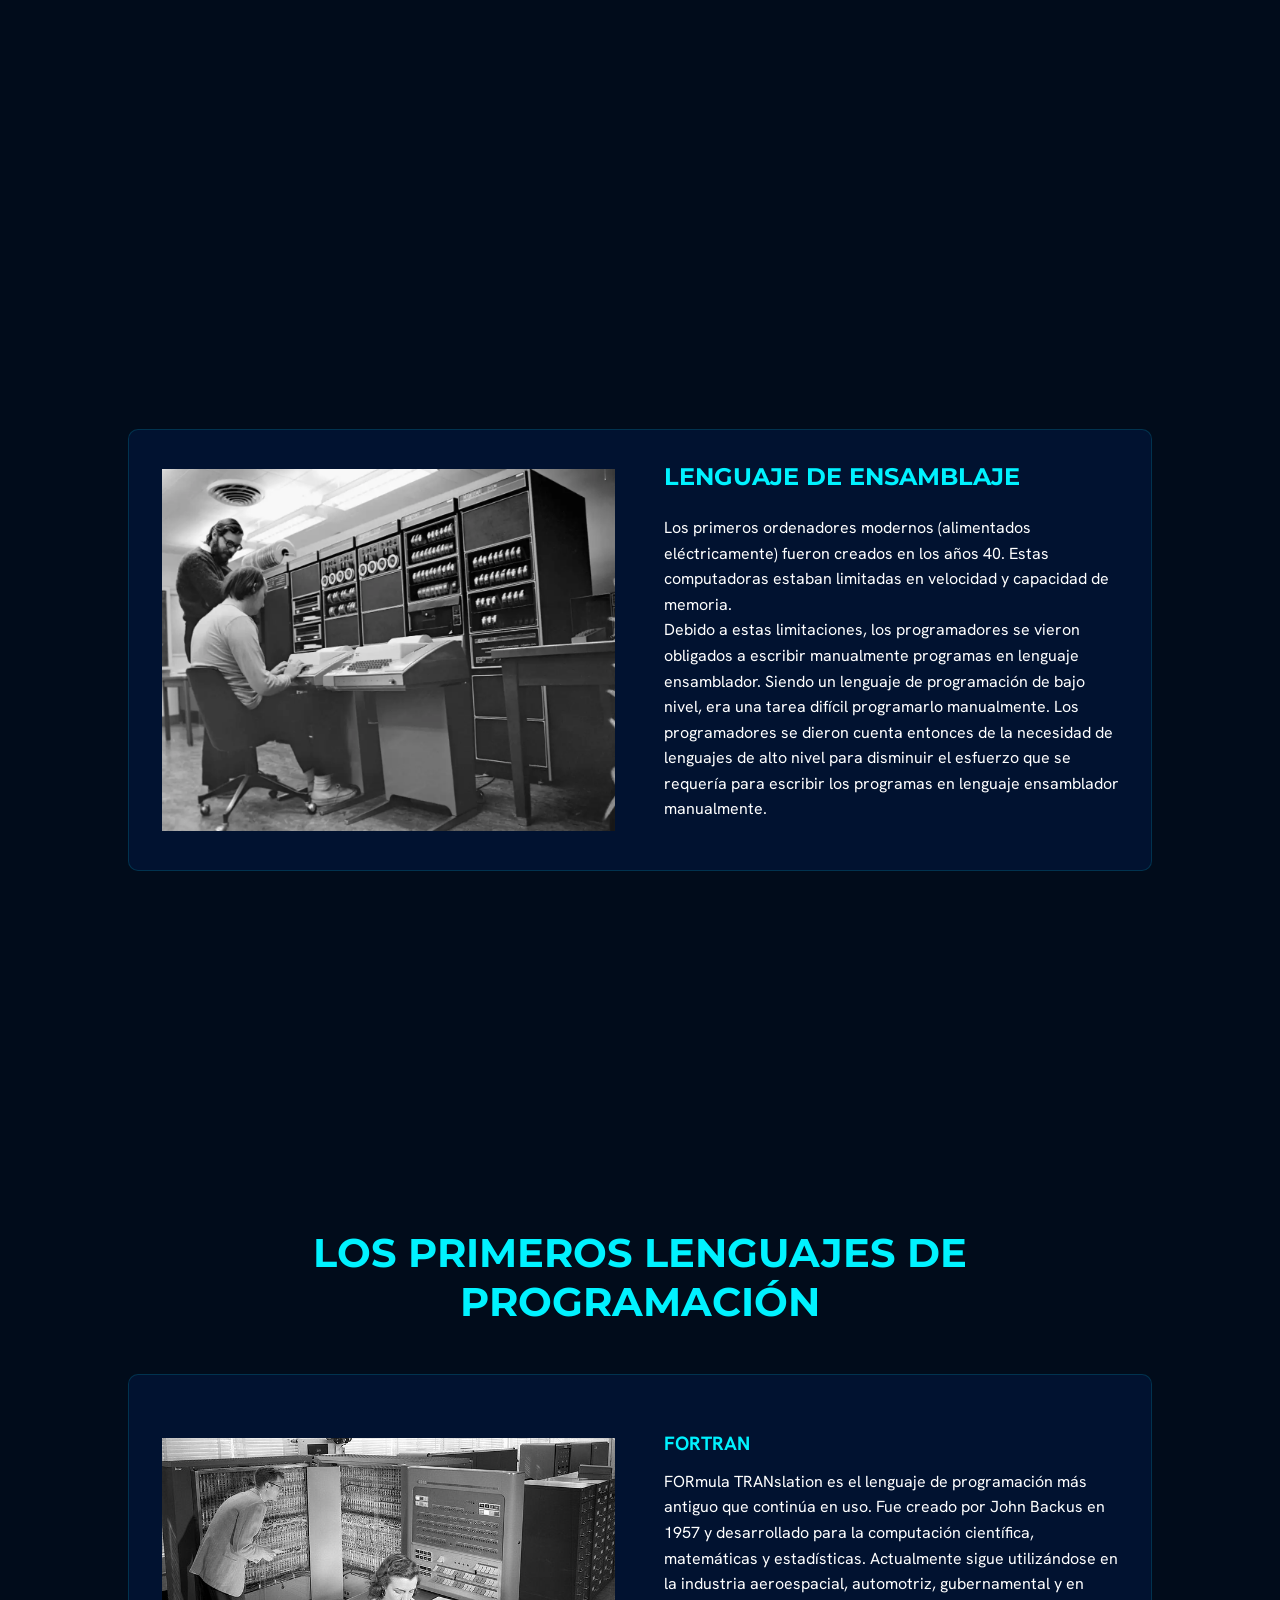
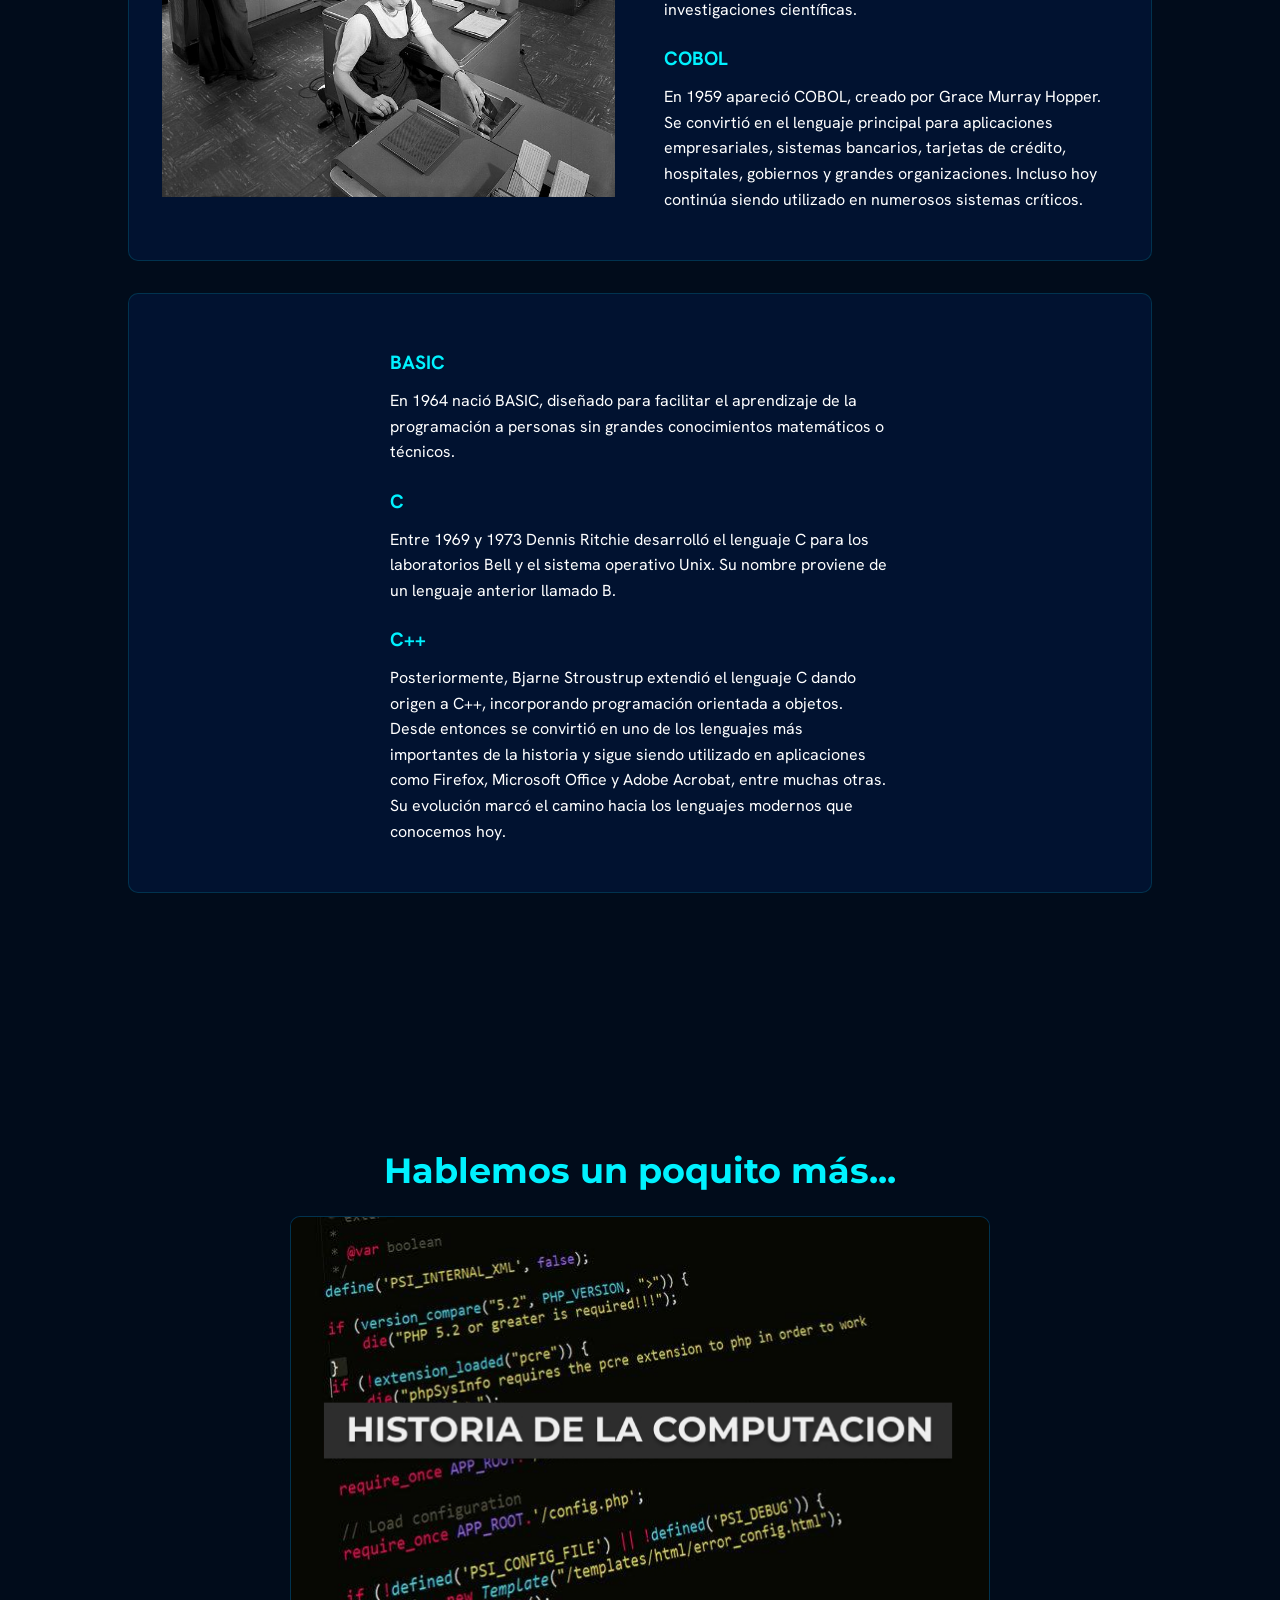
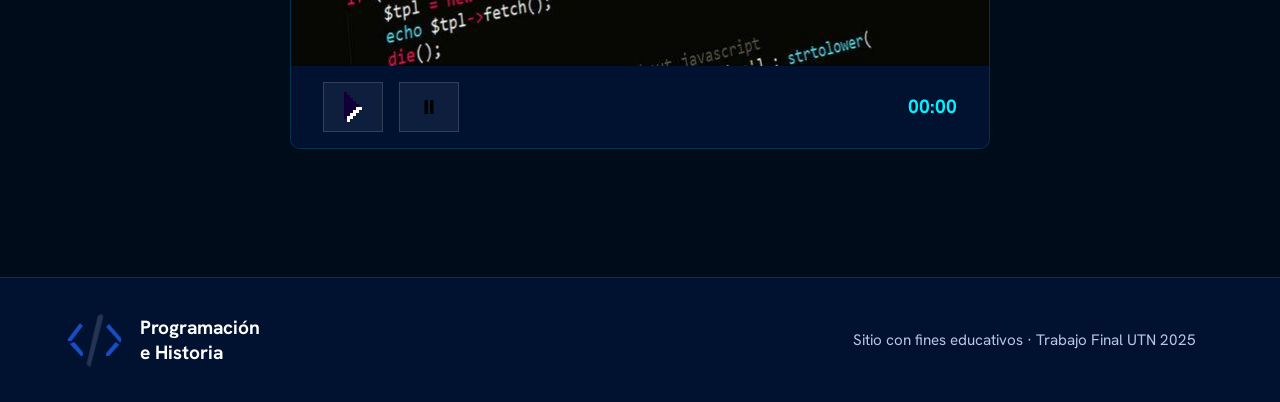
==== commit e7ca0abd: "Cambios en el juguemos.html pata que cuando arrastremos la imagen quede en el casillero sin problema" ====
--- a/historia.html
+++ b/historia.html
@@ -247,7 +247,7 @@
 
     <button id="toggleTheme" class="theme-toggle">
 
-        <img id="themeIcon" src="assets/icons/moon.svg" alt="Modo oscuro">
+        <img id="themeIcon" src="assets/icons/moon-stars.svg" alt="Modo oscuro">
 
     </button>
     <script src="script.js"></script>
--- a/style.css
+++ b/style.css
@@ -740,6 +740,9 @@
         box-shadow .45s ease,
         opacity .45s ease;
 }
+
+
+
 /* =====================================
    JUGUEMOS
 ===================================== */
@@ -860,6 +863,38 @@
     border-radius:8px;
 
 }
+
+.casillero{
+
+    width:120px;
+
+    height:120px;
+
+    border:3px dashed var(--accent);
+
+    border-radius:8px;
+
+    overflow:hidden;
+
+    display:flex;
+
+    justify-content:center;
+
+    align-items:center;
+
+}
+
+.casillero img{
+
+    width:100%;
+
+    height:100%;
+
+    object-fit:cover;
+
+    cursor:grab;
+
+}
 /* =====================================
    BOTON MODO CLARO / OSCURO
 ===================================== */
